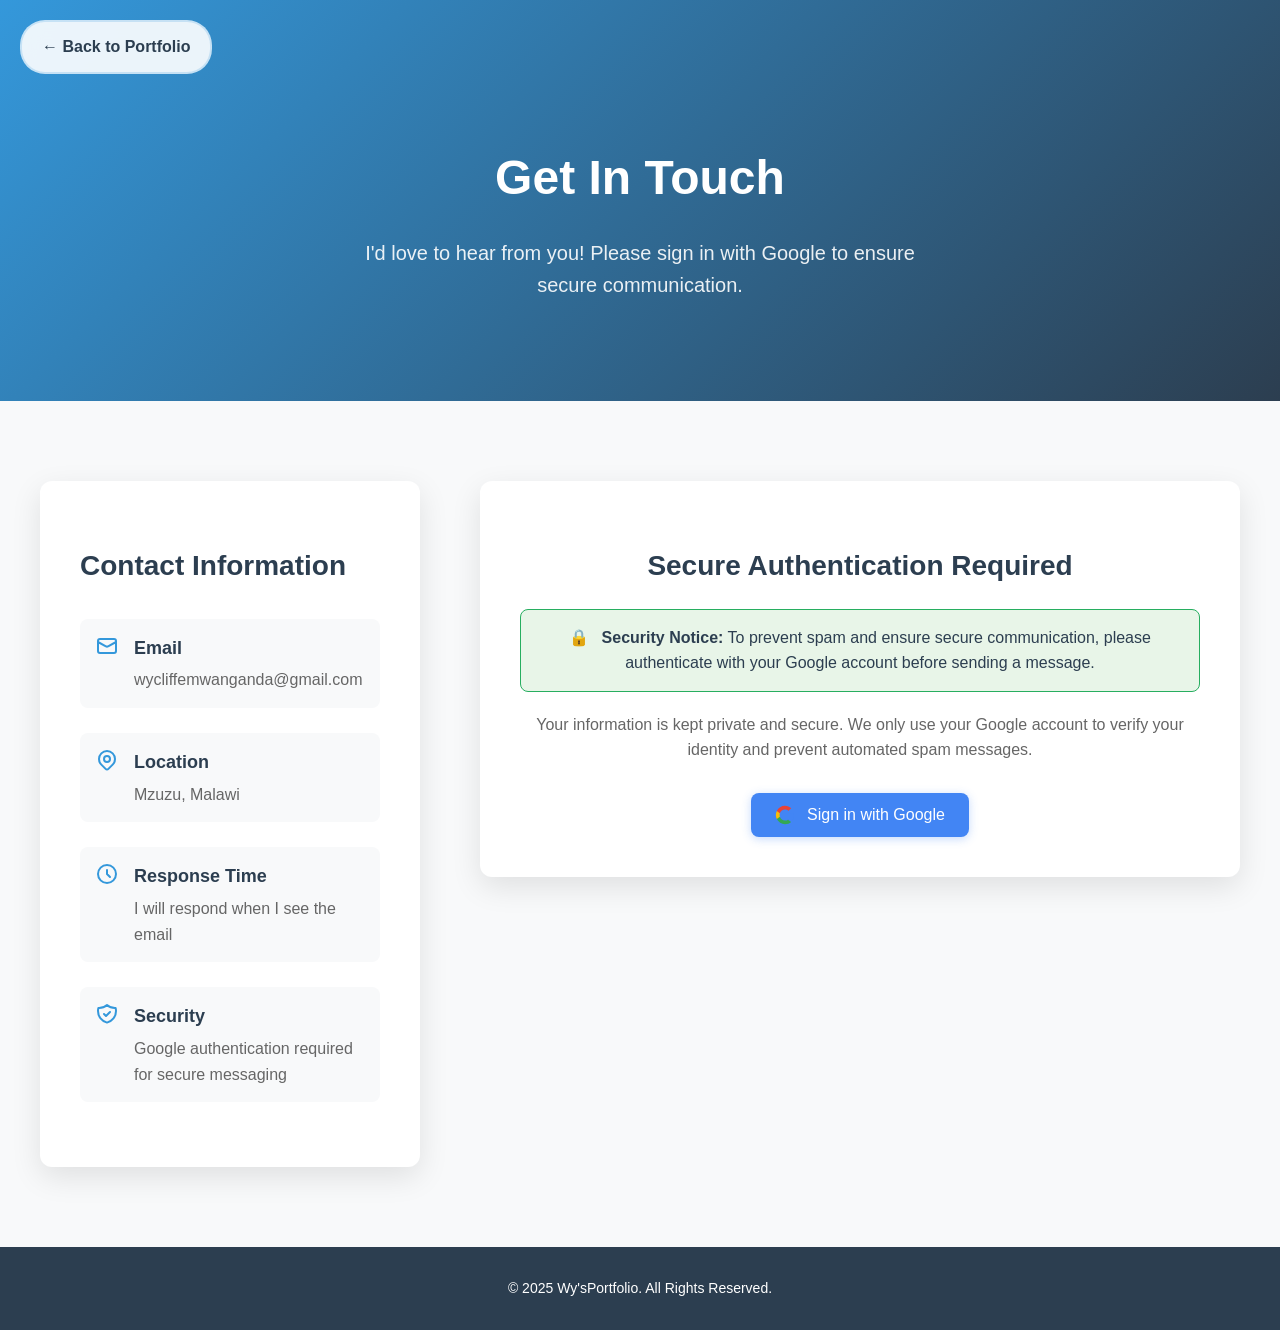
==== contact.html @ 229481cc "Add files via upload" ====
<!DOCTYPE html>
<html lang="en">
<head>
    <meta charset="UTF-8">
    <meta name="viewport" content="width=device-width, initial-scale=1.0">
    <title>Contact Me - Wycliffe's Portfolio</title>
    <style>
        /* Base styles from style.css that contact.html needs */
        body {
            font-family: 'Segoe UI', Tahoma, Geneva, Verdana, sans-serif;
            line-height: 1.6;
            color: #333;
            margin: 0;
            padding: 0;
            background-color: #f5f5f5;
        }

        .container {
            max-width: 1200px;
            margin: 0 auto;
            padding: 0 20px;
        }

        /* Contact Page Specific Styles */
        .contact-hero {
            background: linear-gradient(135deg, #3498db, #2c3e50);
            color: white;
            padding: 100px 0;
            text-align: center;
        }

        .contact-hero h1 {
            font-size: 48px;
            margin-bottom: 20px;
            font-weight: 700;
        }

        .contact-hero p {
            font-size: 20px;
            max-width: 600px;
            margin: 0 auto;
            opacity: 0.9;
        }

        .contact-main {
            padding: 80px 0;
            background-color: #f8f9fa;
        }

        .contact-grid {
            display: grid;
            grid-template-columns: 1fr 2fr;
            gap: 60px;
            align-items: start;
        }

        .contact-info-card {
            background: white;
            padding: 40px;
            border-radius: 12px;
            box-shadow: 0 10px 30px rgba(0, 0, 0, 0.1);
            height: fit-content;
        }

        .contact-info-card h2 {
            color: #2c3e50;
            margin-bottom: 30px;
            font-size: 28px;
        }

        .contact-item {
            display: flex;
            align-items: flex-start;
            margin-bottom: 25px;
            padding: 15px;
            background-color: #f8f9fa;
            border-radius: 8px;
            transition: transform 0.3s ease;
        }

        .contact-item:hover {
            transform: translateY(-2px);
            box-shadow: 0 5px 15px rgba(0, 0, 0, 0.1);
        }

        .contact-icon {
            width: 24px;
            height: 24px;
            margin-right: 15px;
            color: #3498db;
            flex-shrink: 0;
        }

        .contact-details h3 {
            margin: 0 0 5px 0;
            color: #2c3e50;
            font-size: 18px;
        }

        .contact-details p {
            margin: 0;
            color: #666;
            line-height: 1.6;
        }

        /* Authentication Section */
        .auth-section {
            background: white;
            padding: 40px;
            border-radius: 12px;
            box-shadow: 0 10px 30px rgba(0, 0, 0, 0.1);
            text-align: center;
        }

        .auth-section h2 {
            color: #2c3e50;
            margin-bottom: 20px;
            font-size: 28px;
        }

        .auth-description {
            color: #666;
            margin-bottom: 30px;
            font-size: 16px;
            line-height: 1.6;
        }

        .google-signin-btn {
            display: inline-flex;
            align-items: center;
            justify-content: center;
            gap: 12px;
            background: #4285f4;
            color: white;
            padding: 12px 24px;
            border: none;
            border-radius: 8px;
            font-size: 16px;
            font-weight: 500;
            cursor: pointer;
            transition: all 0.3s ease;
            text-decoration: none;
            box-shadow: 0 2px 10px rgba(66, 133, 244, 0.3);
        }

        .google-signin-btn:hover {
            background: #3367d6;
            transform: translateY(-2px);
            box-shadow: 0 4px 15px rgba(66, 133, 244, 0.4);
        }

        .google-signin-btn:disabled {
            opacity: 0.6;
            cursor: not-allowed;
            transform: none;
        }

        .user-info {
            display: flex;
            align-items: center;
            gap: 15px;
            padding: 15px;
            background: #f8f9fa;
            border-radius: 8px;
            margin-bottom: 20px;
        }

        .user-avatar {
            width: 50px;
            height: 50px;
            border-radius: 50%;
            border: 2px solid #3498db;
        }

        .user-details h3 {
            margin: 0;
            color: #2c3e50;
            font-size: 16px;
        }

        .user-details p {
            margin: 0;
            color: #666;
            font-size: 14px;
        }

        .logout-btn {
            background: #e74c3c;
            color: white;
            border: none;
            padding: 8px 16px;
            border-radius: 4px;
            cursor: pointer;
            font-size: 14px;
            transition: background 0.3s ease;
        }

        .logout-btn:hover {
            background: #c0392b;
        }

        .contact-form-card {
            background: white;
            padding: 40px;
            border-radius: 12px;
            box-shadow: 0 10px 30px rgba(0, 0, 0, 0.1);
        }

        .contact-form-card h2 {
            color: #2c3e50;
            margin-bottom: 30px;
            font-size: 28px;
        }

        .form-group {
            margin-bottom: 25px;
        }

        .form-group label {
            display: block;
            margin-bottom: 8px;
            color: #2c3e50;
            font-weight: 600;
        }

        .form-control {
            width: 100%;
            padding: 15px;
            border: 2px solid #e1e8ed;
            border-radius: 8px;
            font-size: 16px;
            transition: border-color 0.3s ease;
            background-color: #f8f9fa;
            box-sizing: border-box;
        }

        .form-control:focus {
            outline: none;
            border-color: #3498db;
            background-color: white;
        }

        textarea.form-control {
            height: 120px;
            resize: vertical;
            font-family: inherit;
        }

        .submit-btn {
            background: linear-gradient(135deg, #3498db, #2980b9);
            color: white;
            padding: 15px 30px;
            border: none;
            border-radius: 8px;
            font-size: 18px;
            font-weight: 600;
            cursor: pointer;
            transition: all 0.3s ease;
            width: 100%;
        }

        .submit-btn:hover {
            transform: translateY(-2px);
            box-shadow: 0 10px 25px rgba(52, 152, 219, 0.3);
        }

        .submit-btn:disabled {
            opacity: 0.7;
            cursor: not-allowed;
            transform: none;
        }

        .back-to-home {
            position: fixed;
            top: 20px;
            left: 20px;
            background: rgba(255, 255, 255, 0.9);
            color: #2c3e50;
            padding: 12px 20px;
            border-radius: 25px;
            text-decoration: none;
            font-weight: 600;
            transition: all 0.3s ease;
            backdrop-filter: blur(10px);
            border: 2px solid rgba(52, 152, 219, 0.2);
            z-index: 1000;
        }

        .back-to-home:hover {
            background: #3498db;
            color: white;
            transform: scale(1.05);
        }

        .hidden {
            display: none;
        }

        .security-notice {
            background: #e8f5e8;
            border: 1px solid #27ae60;
            border-radius: 8px;
            padding: 15px;
            margin-bottom: 20px;
            color: #2c3e50;
        }

        .security-notice .notice-icon {
            color: #27ae60;
            margin-right: 8px;
        }

        /* Loading States */
        .submit-btn.loading {
            position: relative;
            color: transparent;
        }

        .submit-btn.loading::after {
            content: '';
            position: absolute;
            top: 50%;
            left: 50%;
            transform: translate(-50%, -50%);
            width: 20px;
            height: 20px;
            border: 2px solid transparent;
            border-top: 2px solid white;
            border-radius: 50%;
            animation: spin 1s linear infinite;
        }

        @keyframes spin {
            0% { transform: translate(-50%, -50%) rotate(0deg); }
            100% { transform: translate(-50%, -50%) rotate(360deg); }
        }

        /* Success States */
        .submit-btn.success {
            background: linear-gradient(135deg, #27ae60, #2ecc71);
        }

        /* Footer Styles */
        footer {
            background-color: #2c3e50;
            color: white;
            padding: 30px 0;
            text-align: center;
        }

        footer p {
            margin: 0;
            font-size: 14px;
        }

        /* Responsive Design */
        @media (max-width: 968px) {
            .contact-grid {
                grid-template-columns: 1fr;
                gap: 40px;
            }
            
            .contact-hero h1 {
                font-size: 36px;
            }
            
            .contact-hero p {
                font-size: 18px;
            }
        }

        @media (max-width: 768px) {
            .contact-hero {
                padding: 60px 0;
            }
            
            .contact-hero h1 {
                font-size: 32px;
            }
            
            .contact-hero p {
                font-size: 16px;
                padding: 0 20px;
            }
            
            .contact-main {
                padding: 40px 0;
            }
            
            .contact-info-card,
            .contact-form-card,
            .auth-section {
                padding: 30px 20px;
            }
            
            .contact-grid {
                gap: 30px;
            }
            
            .back-to-home {
                position: static;
                display: inline-block;
                margin: 20px auto;
                text-align: center;
            }
        }
    </style>
</head>
<body>
    <!-- Back to Home Button -->
    <a href="index.html" class="back-to-home">← Back to Portfolio</a>

    <!-- Contact Hero Section -->
    <section class="contact-hero">
        <div class="container">
            <h1>Get In Touch</h1>
            <p>I'd love to hear from you! Please sign in with Google to ensure secure communication.</p>
        </div>
    </section>

    <!-- Main Contact Section -->
    <section class="contact-main">
        <div class="container">
            <div class="contact-grid">
                <!-- Contact Information -->
                <div class="contact-info-card">
                    <h2>Contact Information</h2>
                    
                    <div class="contact-item">
                        <svg class="contact-icon" fill="none" stroke="currentColor" viewBox="0 0 24 24">
                            <path stroke-linecap="round" stroke-linejoin="round" stroke-width="2" d="M3 8l7.89 4.26a2 2 0 002.22 0L21 8M5 19h14a2 2 0 002-2V7a2 2 0 00-2-2H5a2 2 0 00-2 2v10a2 2 0 002 2z"></path>
                        </svg>
                        <div class="contact-details">
                            <h3>Email</h3>
                            <p>wycliffemwanganda@gmail.com</p>
                        </div>
                    </div>
                    
                    <div class="contact-item">
                        <svg class="contact-icon" fill="none" stroke="currentColor" viewBox="0 0 24 24">
                            <path stroke-linecap="round" stroke-linejoin="round" stroke-width="2" d="M17.657 16.657L13.414 20.9a1.998 1.998 0 01-2.827 0l-4.244-4.243a8 8 0 1111.314 0z"></path>
                            <path stroke-linecap="round" stroke-linejoin="round" stroke-width="2" d="M15 11a3 3 0 11-6 0 3 3 0 016 0z"></path>
                        </svg>
                        <div class="contact-details">
                            <h3>Location</h3>
                            <p>Mzuzu, Malawi</p>
                        </div>
                    </div>
                    
                    <div class="contact-item">
                        <svg class="contact-icon" fill="none" stroke="currentColor" viewBox="0 0 24 24">
                            <path stroke-linecap="round" stroke-linejoin="round" stroke-width="2" d="M12 8v4l3 3m6-3a9 9 0 11-18 0 9 9 0 0118 0z"></path>
                        </svg>
                        <div class="contact-details">
                            <h3>Response Time</h3>
                            <p>I will respond when I see the email</p>
                        </div>
                    </div>
                    
                    <div class="contact-item">
                        <svg class="contact-icon" fill="none" stroke="currentColor" viewBox="0 0 24 24">
                            <path stroke-linecap="round" stroke-linejoin="round" stroke-width="2" d="M9 12l2 2 4-4m5.618-4.016A11.955 11.955 0 0112 2.944a11.955 11.955 0 01-8.618 3.04A12.02 12.02 0 003 9c0 5.591 3.824 10.29 9 11.622 5.176-1.332 9-6.031 9-11.622 0-1.042-.133-2.052-.382-3.016z"></path>
                        </svg>
                        <div class="contact-details">
                            <h3>Security</h3>
                            <p>Google authentication required for secure messaging</p>
                        </div>
                    </div>
                </div>

                <!-- Authentication/Contact Form -->
                <div id="authSection" class="auth-section">
                    <h2>Secure Authentication Required</h2>
                    <div class="security-notice">
                        <span class="notice-icon">🔒</span>
                        <strong>Security Notice:</strong> To prevent spam and ensure secure communication, please authenticate with your Google account before sending a message.
                    </div>
                    <p class="auth-description">
                        Your information is kept private and secure. We only use your Google account to verify your identity and prevent automated spam messages.
                    </p>
                    <button id="googleSignInBtn" class="google-signin-btn">
                        <svg width="20" height="20" viewBox="0 0 24 24" fill="currentColor">
                            <path d="M22.56 12.25c0-.78-.07-1.53-.2-2.25H12v4.26h5.92c-.26 1.37-1.04 2.53-2.21 3.31v2.77h3.57c2.08-1.92 3.28-4.74 3.28-8.09z" fill="#4285F4"/>
                            <path d="M12 23c2.97 0 5.46-.98 7.28-2.66l-3.57-2.77c-.98.66-2.23 1.06-3.71 1.06-2.86 0-5.29-1.93-6.16-4.53H2.18v2.84C3.99 20.53 7.7 23 12 23z" fill="#34A853"/>
                            <path d="M5.84 14.09c-.22-.66-.35-1.36-.35-2.09s.13-1.43.35-2.09V7.07H2.18C1.43 8.55 1 10.22 1 12s.43 3.45 1.18 4.93l2.85-2.22.81-.62z" fill="#FBBC05"/>
                            <path d="M12 5.38c1.62 0 3.06.56 4.21 1.64l3.15-3.15C17.45 2.09 14.97 1 12 1 7.7 1 3.99 3.47 2.18 7.07l3.66 2.84c.87-2.6 3.3-4.53 6.16-4.53z" fill="#EA4335"/>
                        </svg>
                        Sign in with Google
                    </button>
                </div>

                <div id="contactFormSection" class="contact-form-card hidden">
                    <div class="user-info">
                        <img id="userAvatar" class="user-avatar" src="" alt="User Avatar">
                        <div class="user-details">
                            <h3 id="userName"></h3>
                            <p id="userEmail"></p>
                        </div>
                        <button id="logoutBtn" class="logout-btn">Sign Out</button>
                    </div>
                    
                    <h2>Send Me a Message</h2>
                    <form action="https://formspree.io/f/manjqdjz" method="POST" id="contactForm">
                        <input type="hidden" id="senderName" name="sender_name">
                        <input type="hidden" id="senderEmail" name="sender_email">
                        <input type="hidden" id="authToken" name="auth_token">
                        
                        <div class="form-group">
                            <label for="subject">Subject *</label>
                            <input type="text" id="subject" name="subject" class="form-control" required>
                        </div>
                        
                        <div class="form-group">
                            <label for="message">Message *</label>
                            <textarea id="message" name="message" class="form-control" placeholder="Tell me about your project or inquiry..." required></textarea>
                        </div>
                        
                        <button type="submit" class="submit-btn" id="submitBtn">Send Secure Message</button>
                    </form>
                </div>
            </div>
        </div>
    </section>

    <!-- Footer -->
    <footer>
        <div class="container">
            <p>© 2025 Wy'sPortfolio. All Rights Reserved.</p>
        </div>
    </footer>

    <!-- Google Sign-In API -->
    <script src="https://accounts.google.com/gsi/client" async defer></script>
    
    <script>
        // Google Sign-In Configuration
        let currentUser = null;
        
        // Initialize Google Sign-In when API loads
        window.onload = function() {
            google.accounts.id.initialize({
                client_id: '650247727271-mcufppu5e4u1ksdt8758lstfvnj9ki3i.apps.googleusercontent.com', // Replace with your actual Google Client ID
                callback: handleSignInResponse,
                auto_select: false,
                cancel_on_tap_outside: false
            });
            
            // Check if user is already signed in
            checkExistingAuth();
        };
        
        // Handle Google Sign-In response
        function handleSignInResponse(response) {
            try {
                // Decode the JWT token to get user info
                const userInfo = parseJwt(response.credential);
                currentUser = {
                    name: userInfo.name,
                    email: userInfo.email,
                    picture: userInfo.picture,
                    token: response.credential
                };
                
                // Store auth info
                storeUserSession(currentUser);
                
                // Show authenticated state
                showAuthenticatedView();
                
            } catch (error) {
                console.error('Error handling sign-in:', error);
                alert('Authentication failed. Please try again.');
            }
        }
        
        // Parse JWT token
        function parseJwt(token) {
            const base64Url = token.split('.')[1];
            const base64 = base64Url.replace(/-/g, '+').replace(/_/g, '/');
            const jsonPayload = decodeURIComponent(atob(base64).split('').map(function(c) {
                return '%' + ('00' + c.charCodeAt(0).toString(16)).slice(-2);
            }).join(''));
            return JSON.parse(jsonPayload);
        }
        
        // Store user session
        function storeUserSession(user) {
            // In a real implementation, store this securely
            // For demo purposes, using sessionStorage
            sessionStorage.setItem('userAuth', JSON.stringify(user));
        }
        
        // Check for existing authentication
        function checkExistingAuth() {
            const stored = sessionStorage.getItem('userAuth');
            if (stored) {
                currentUser = JSON.parse(stored);
                showAuthenticatedView();
            }
        }
        
        // Show authenticated view
        function showAuthenticatedView() {
            document.getElementById('authSection').classList.add('hidden');
            document.getElementById('contactFormSection').classList.remove('hidden');
            
            // Populate user info
            document.getElementById('userAvatar').src = currentUser.picture;
            document.getElementById('userName').textContent = currentUser.name;
            document.getElementById('userEmail').textContent = currentUser.email;
            
            // Pre-fill hidden form fields
            document.getElementById('senderName').value = currentUser.name;
            document.getElementById('senderEmail').value = currentUser.email;
            document.getElementById('authToken').value = currentUser.token;
        }
        
        // Google Sign-In button click handler
        document.getElementById('googleSignInBtn').addEventListener('click', function() {
            google.accounts.id.prompt();
        });
        
        // Logout handler
        document.getElementById('logoutBtn').addEventListener('click', function() {
            // Clear session
            sessionStorage.removeItem('userAuth');
            currentUser = null;
            
            // Reset view
            document.getElementById('authSection').classList.remove('hidden');
            document.getElementById('contactFormSection').classList.add('hidden');
            
            // Reset form
            document.getElementById('contactForm').reset();
            
            // Sign out from Google
            google.accounts.id.disableAutoSelect();
        });
        
        // Form submission handling
        const form = document.getElementById('contactForm');
        const submitBtn = document.getElementById('submitBtn');
        const originalBtnText = submitBtn.textContent;
        
        form.addEventListener('submit', function(e) {
            // Verify user is still authenticated
            if (!currentUser) {
                e.preventDefault();
                alert('Please sign in again to send your message.');
                return;
            }
            
            // Add loading state
            submitBtn.textContent = 'Sending Secure Message...';
            submitBtn.classList.add('loading');
            submitBtn.disabled = true;
            
            // Reset after response (formspree will handle the actual submission)
            setTimeout(() => {
                submitBtn.textContent = 'Message Sent Securely!';
                submitBtn.classList.remove('loading');
                submitBtn.classList.add('success');
                
                // Reset form after delay
                setTimeout(() => {
                    // Reset message and subject only, keep user info
                    document.getElementById('subject').value = '';
                    document.getElementById('message').value = '';
                    submitBtn.textContent = originalBtnText;
                    submitBtn.classList.remove('success');
                    submitBtn.disabled = false;
                }, 2000);
            }, 1000);
        });
        
        // Enhanced form interactions
        document.querySelectorAll('.form-control').forEach(input => {
            input.addEventListener('focus', function() {
                this.parentElement.style.transform = 'translateY(-2px)';
            });
            
            input.addEventListener('blur', function() {
                this.parentElement.style.transform = 'translateY(0)';
            });
            
            // Real-time validation feedback
            input.addEventListener('input', function() {
                if (this.checkValidity()) {
                    this.style.borderColor = '#27ae60';
                } else if (this.value.length > 0) {
                    this.style.borderColor = '#e74c3c';
                } else {
                    this.style.borderColor = '#e1e8ed';
                }
            });
        });

        // Prevent form submission without authentication
        document.addEventListener('DOMContentLoaded', function() {
            const form = document.getElementById('contactForm');
            form.addEventListener('submit', function(e) {
                if (!currentUser) {
                    e.preventDefault();
                    alert('Authentication required to send messages.');
                }
            });
        });
    </script>
</body>
</html>
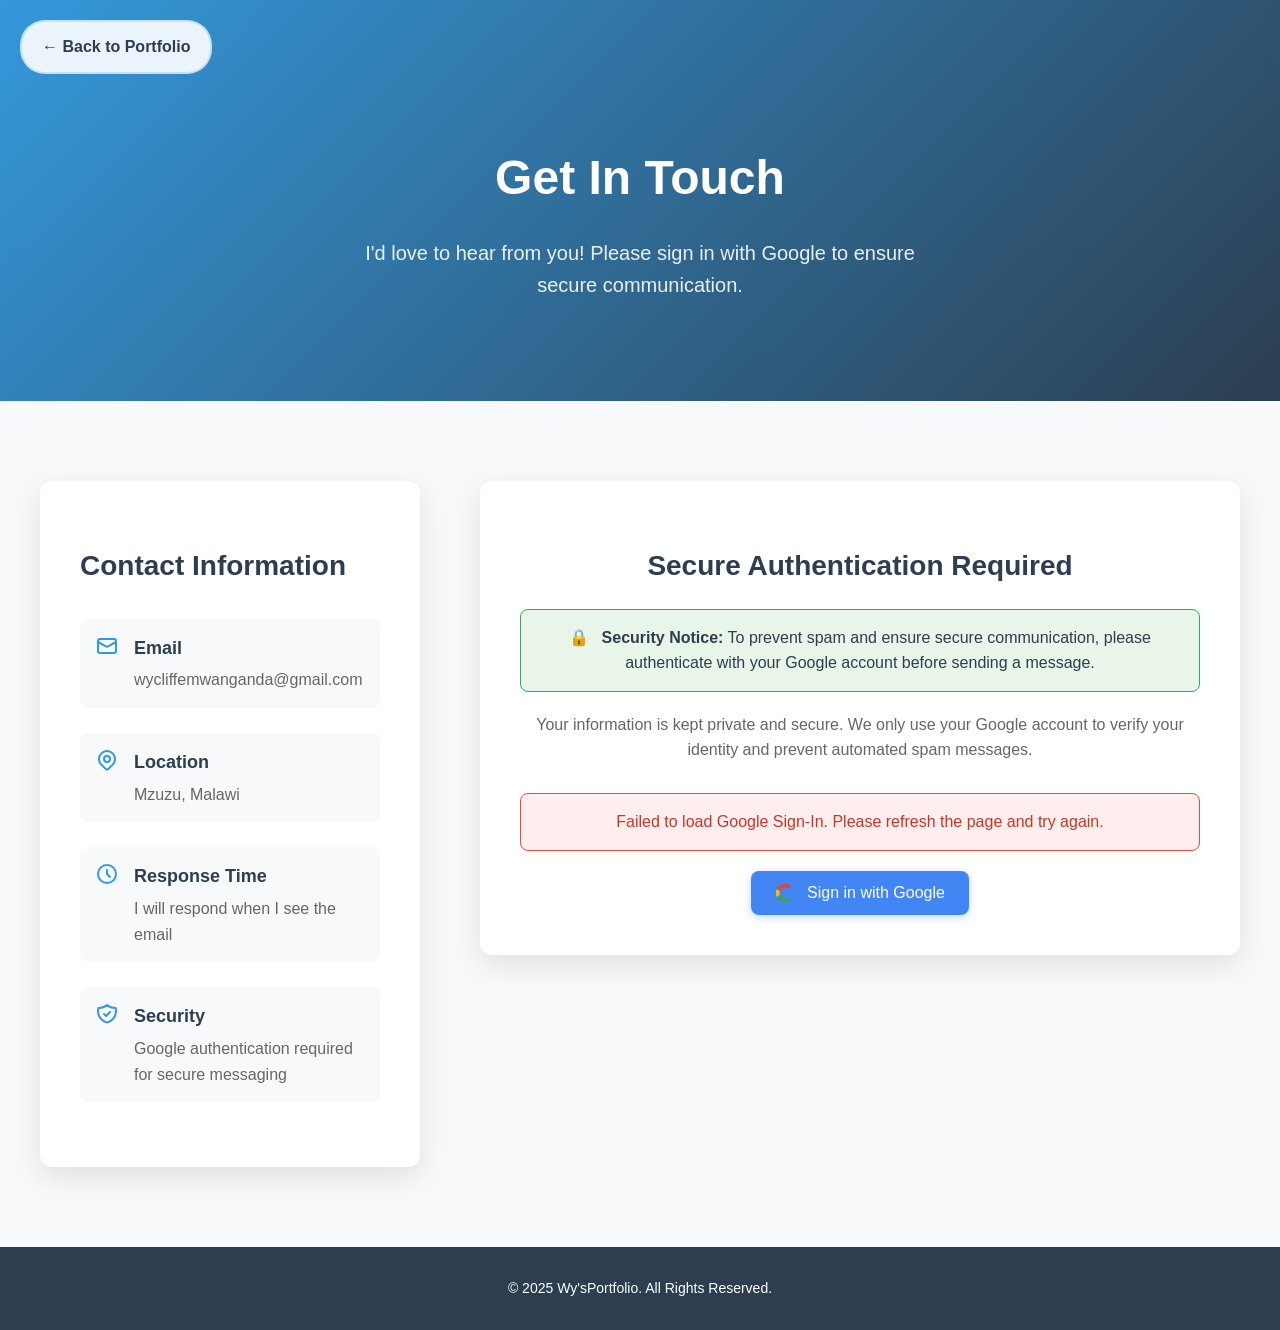
==== commit 6ab0d408: "Add files via upload" ====
--- a/contact.html
+++ b/contact.html
@@ -308,6 +308,15 @@
         .security-notice .notice-icon {
             color: #27ae60;
             margin-right: 8px;
+        }
+
+        .error-message {
+            background: #fee;
+            border: 1px solid #e74c3c;
+            border-radius: 8px;
+            padding: 15px;
+            margin-bottom: 20px;
+            color: #c0392b;
         }
 
         /* Loading States */
@@ -478,6 +487,7 @@
                     <p class="auth-description">
                         Your information is kept private and secure. We only use your Google account to verify your identity and prevent automated spam messages.
                     </p>
+                    <div id="errorMessage" class="error-message hidden"></div>
                     <button id="googleSignInBtn" class="google-signin-btn">
                         <svg width="20" height="20" viewBox="0 0 24 24" fill="currentColor">
                             <path d="M22.56 12.25c0-.78-.07-1.53-.2-2.25H12v4.26h5.92c-.26 1.37-1.04 2.53-2.21 3.31v2.77h3.57c2.08-1.92 3.28-4.74 3.28-8.09z" fill="#4285F4"/>
@@ -535,25 +545,63 @@
     <script>
         // Google Sign-In Configuration
         let currentUser = null;
+        let isGoogleApiLoaded = false;
+        
+        // Function to show error messages
+        function showError(message) {
+            const errorDiv = document.getElementById('errorMessage');
+            errorDiv.textContent = message;
+            errorDiv.classList.remove('hidden');
+            console.error('Google Sign-In Error:', message);
+        }
+        
+        // Function to hide error messages
+        function hideError() {
+            const errorDiv = document.getElementById('errorMessage');
+            errorDiv.classList.add('hidden');
+        }
         
         // Initialize Google Sign-In when API loads
-        window.onload = function() {
-            google.accounts.id.initialize({
-                client_id: '650247727271-mcufppu5e4u1ksdt8758lstfvnj9ki3i.apps.googleusercontent.com', // Replace with your actual Google Client ID
-                callback: handleSignInResponse,
-                auto_select: false,
-                cancel_on_tap_outside: false
-            });
-            
-            // Check if user is already signed in
-            checkExistingAuth();
-        };
+        function initializeGoogleSignIn() {
+            console.log('Initializing Google Sign-In...');
+            
+            try {
+                if (typeof google === 'undefined' || !google.accounts) {
+                    throw new Error('Google Sign-In API not loaded');
+                }
+                
+                google.accounts.id.initialize({
+                    client_id: '650247727271-mcufppu5e4u1ksdt8758lstfvnj9ki3i.apps.googleusercontent.com',
+                    callback: handleSignInResponse,
+                    auto_select: false,
+                    cancel_on_tap_outside: false,
+                    use_fedcm_for_prompt: false
+                });
+                
+                isGoogleApiLoaded = true;
+                console.log('Google Sign-In initialized successfully');
+                hideError();
+                
+            } catch (error) {
+                console.error('Failed to initialize Google Sign-In:', error);
+                showError('Failed to load Google Sign-In. Please refresh the page and try again.');
+            }
+        }
         
         // Handle Google Sign-In response
         function handleSignInResponse(response) {
+            console.log('Sign-in response received');
+            hideError();
+            
             try {
+                if (!response.credential) {
+                    throw new Error('No credential received from Google');
+                }
+                
                 // Decode the JWT token to get user info
                 const userInfo = parseJwt(response.credential);
+                console.log('User info decoded:', userInfo);
+                
                 currentUser = {
                     name: userInfo.name,
                     email: userInfo.email,
@@ -567,35 +615,50 @@
                 // Show authenticated state
                 showAuthenticatedView();
                 
+                console.log('User authenticated successfully');
+                
             } catch (error) {
                 console.error('Error handling sign-in:', error);
-                alert('Authentication failed. Please try again.');
+                showError('Authentication failed. Please try again.');
             }
         }
         
         // Parse JWT token
         function parseJwt(token) {
-            const base64Url = token.split('.')[1];
-            const base64 = base64Url.replace(/-/g, '+').replace(/_/g, '/');
-            const jsonPayload = decodeURIComponent(atob(base64).split('').map(function(c) {
-                return '%' + ('00' + c.charCodeAt(0).toString(16)).slice(-2);
-            }).join(''));
-            return JSON.parse(jsonPayload);
-        }
-        
-        // Store user session
+            try {
+                const base64Url = token.split('.')[1];
+                const base64 = base64Url.replace(/-/g, '+').replace(/_/g, '/');
+                const jsonPayload = decodeURIComponent(atob(base64).split('').map(function(c) {
+                    return '%' + ('00' + c.charCodeAt(0).toString(16)).slice(-2);
+                }).join(''));
+                return JSON.parse(jsonPayload);
+            } catch (error) {
+                console.error('Error parsing JWT:', error);
+                throw new Error('Invalid token format');
+            }
+        }
+        
+        // Store user session (using sessionStorage for demo - in production use secure storage)
         function storeUserSession(user) {
-            // In a real implementation, store this securely
-            // For demo purposes, using sessionStorage
-            sessionStorage.setItem('userAuth', JSON.stringify(user));
+            try {
+                sessionStorage.setItem('userAuth', JSON.stringify(user));
+            } catch (error) {
+                console.error('Error storing session:', error);
+            }
         }
         
         // Check for existing authentication
         function checkExistingAuth() {
-            const stored = sessionStorage.getItem('userAuth');
-            if (stored) {
-                currentUser = JSON.parse(stored);
-                showAuthenticatedView();
+            try {
+                const stored = sessionStorage.getItem('userAuth');
+                if (stored) {
+                    currentUser = JSON.parse(stored);
+                    showAuthenticatedView();
+                    console.log('Existing authentication found');
+                }
+            } catch (error) {
+                console.error('Error checking existing auth:', error);
+                sessionStorage.removeItem('userAuth');
             }
         }
         
@@ -605,23 +668,65 @@
             document.getElementById('contactFormSection').classList.remove('hidden');
             
             // Populate user info
-            document.getElementById('userAvatar').src = currentUser.picture;
-            document.getElementById('userName').textContent = currentUser.name;
-            document.getElementById('userEmail').textContent = currentUser.email;
+            document.getElementById('userAvatar').src = currentUser.picture || '';
+            document.getElementById('userName').textContent = currentUser.name || '';
+            document.getElementById('userEmail').textContent = currentUser.email || '';
             
             // Pre-fill hidden form fields
-            document.getElementById('senderName').value = currentUser.name;
-            document.getElementById('senderEmail').value = currentUser.email;
-            document.getElementById('authToken').value = currentUser.token;
+            document.getElementById('senderName').value = currentUser.name || '';
+            document.getElementById('senderEmail').value = currentUser.email || '';
+            document.getElementById('authToken').value = currentUser.token || '';
         }
         
         // Google Sign-In button click handler
         document.getElementById('googleSignInBtn').addEventListener('click', function() {
-            google.accounts.id.prompt();
+            console.log('Sign-in button clicked');
+            hideError();
+            
+            if (!isGoogleApiLoaded) {
+                showError('Google Sign-In is still loading. Please wait a moment and try again.');
+                return;
+            }
+            
+            try {
+                // Use the prompt method to show the sign-in popup
+                google.accounts.id.prompt((notification) => {
+                    if (notification.isNotDisplayed() || notification.isSkippedMoment()) {
+                        console.log('Sign-in prompt not displayed:', notification.getNotDisplayedReason());
+                        // Fallback: render a sign-in button
+                        renderSignInButton();
+                    }
+                });
+            } catch (error) {
+                console.error('Error showing sign-in prompt:', error);
+                showError('Unable to show sign-in popup. Please try again.');
+            }
         });
+        
+        // Render sign-in button as fallback
+        function renderSignInButton() {
+            const buttonContainer = document.createElement('div');
+            buttonContainer.id = 'g_id_signin';
+            buttonContainer.style.display = 'inline-block';
+            buttonContainer.style.marginTop = '10px';
+            
+            const signInBtn = document.getElementById('googleSignInBtn');
+            signInBtn.parentNode.insertBefore(buttonContainer, signInBtn.nextSibling);
+            
+            google.accounts.id.renderButton(
+                buttonContainer,
+                {
+                    theme: 'outline',
+                    size: 'large',
+                    width: '100%'
+                }
+            );
+        }
         
         // Logout handler
         document.getElementById('logoutBtn').addEventListener('click', function() {
+            console.log('Logging out...');
+            
             // Clear session
             sessionStorage.removeItem('userAuth');
             currentUser = null;
@@ -634,7 +739,17 @@
             document.getElementById('contactForm').reset();
             
             // Sign out from Google
-            google.accounts.id.disableAutoSelect();
+            if (isGoogleApiLoaded) {
+                google.accounts.id.disableAutoSelect();
+            }
+            
+            // Remove any rendered button
+            const renderedButton = document.getElementById('g_id_signin');
+            if (renderedButton) {
+                renderedButton.remove();
+            }
+            
+            console.log('Logged out successfully');
         });
         
         // Form submission handling
@@ -694,17 +809,30 @@
                 }
             });
         });
-
-        // Prevent form submission without authentication
+        
+        // Initialize everything when the page loads
         document.addEventListener('DOMContentLoaded', function() {
-            const form = document.getElementById('contactForm');
-            form.addEventListener('submit', function(e) {
-                if (!currentUser) {
-                    e.preventDefault();
-                    alert('Authentication required to send messages.');
-                }
-            });
+            console.log('DOM loaded, checking for existing auth...');
+            checkExistingAuth();
         });
+        
+        // Initialize Google Sign-In when the script loads
+        window.addEventListener('load', function() {
+            console.log('Window loaded, initializing Google Sign-In...');
+            
+            // Wait a bit for the Google script to fully load
+            setTimeout(() => {
+                initializeGoogleSignIn();
+            }, 1000);
+        });
+        
+        // Fallback initialization
+        setTimeout(() => {
+            if (!isGoogleApiLoaded) {
+                console.log('Attempting fallback initialization...');
+                initializeGoogleSignIn();
+            }
+        }, 3000);
     </script>
 </body>
 </html>
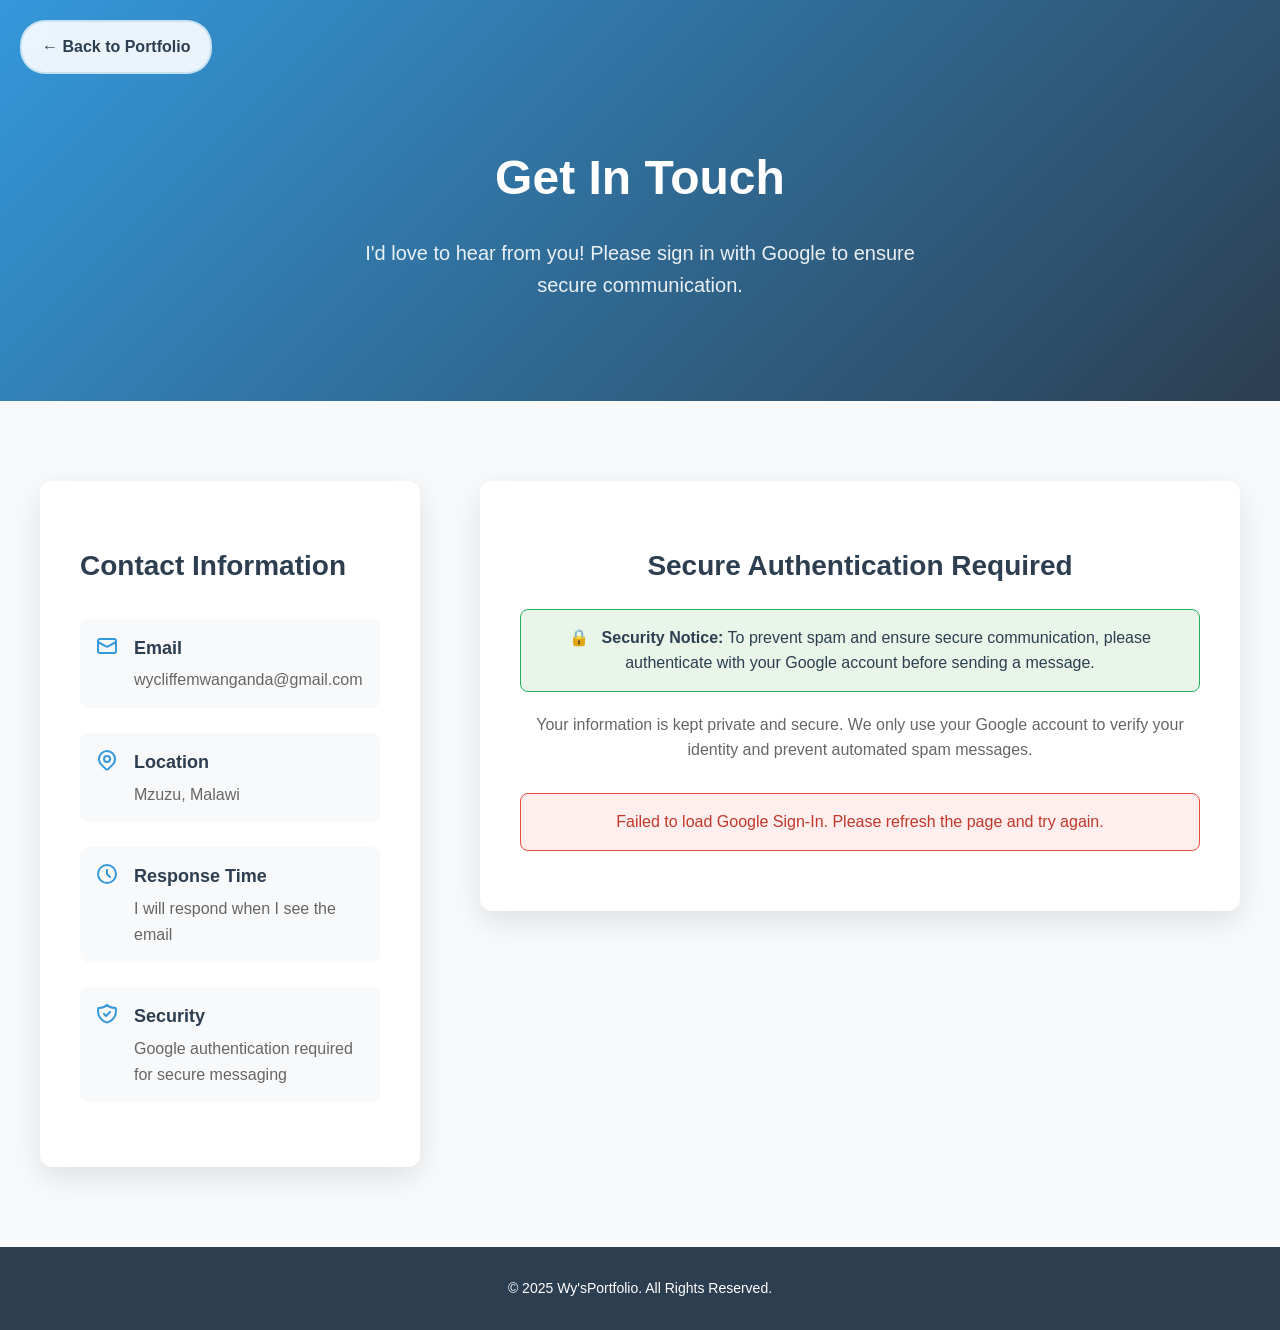
==== commit a1438168: "Add files via upload" ====
--- a/contact.html
+++ b/contact.html
@@ -125,34 +125,10 @@
             line-height: 1.6;
         }
 
-        .google-signin-btn {
-            display: inline-flex;
-            align-items: center;
+        .google-signin-container {
+            display: flex;
             justify-content: center;
-            gap: 12px;
-            background: #4285f4;
-            color: white;
-            padding: 12px 24px;
-            border: none;
-            border-radius: 8px;
-            font-size: 16px;
-            font-weight: 500;
-            cursor: pointer;
-            transition: all 0.3s ease;
-            text-decoration: none;
-            box-shadow: 0 2px 10px rgba(66, 133, 244, 0.3);
-        }
-
-        .google-signin-btn:hover {
-            background: #3367d6;
-            transform: translateY(-2px);
-            box-shadow: 0 4px 15px rgba(66, 133, 244, 0.4);
-        }
-
-        .google-signin-btn:disabled {
-            opacity: 0.6;
-            cursor: not-allowed;
-            transform: none;
+            margin-top: 20px;
         }
 
         .user-info {
@@ -488,15 +464,7 @@
                         Your information is kept private and secure. We only use your Google account to verify your identity and prevent automated spam messages.
                     </p>
                     <div id="errorMessage" class="error-message hidden"></div>
-                    <button id="googleSignInBtn" class="google-signin-btn">
-                        <svg width="20" height="20" viewBox="0 0 24 24" fill="currentColor">
-                            <path d="M22.56 12.25c0-.78-.07-1.53-.2-2.25H12v4.26h5.92c-.26 1.37-1.04 2.53-2.21 3.31v2.77h3.57c2.08-1.92 3.28-4.74 3.28-8.09z" fill="#4285F4"/>
-                            <path d="M12 23c2.97 0 5.46-.98 7.28-2.66l-3.57-2.77c-.98.66-2.23 1.06-3.71 1.06-2.86 0-5.29-1.93-6.16-4.53H2.18v2.84C3.99 20.53 7.7 23 12 23z" fill="#34A853"/>
-                            <path d="M5.84 14.09c-.22-.66-.35-1.36-.35-2.09s.13-1.43.35-2.09V7.07H2.18C1.43 8.55 1 10.22 1 12s.43 3.45 1.18 4.93l2.85-2.22.81-.62z" fill="#FBBC05"/>
-                            <path d="M12 5.38c1.62 0 3.06.56 4.21 1.64l3.15-3.15C17.45 2.09 14.97 1 12 1 7.7 1 3.99 3.47 2.18 7.07l3.66 2.84c.87-2.6 3.3-4.53 6.16-4.53z" fill="#EA4335"/>
-                        </svg>
-                        Sign in with Google
-                    </button>
+                    <div id="googleSignInButton" class="google-signin-container"></div>
                 </div>
 
                 <div id="contactFormSection" class="contact-form-card hidden">
@@ -578,6 +546,9 @@
                     use_fedcm_for_prompt: false
                 });
                 
+                // Render the sign-in button directly
+                renderSignInButton();
+                
                 isGoogleApiLoaded = true;
                 console.log('Google Sign-In initialized successfully');
                 hideError();
@@ -585,6 +556,22 @@
             } catch (error) {
                 console.error('Failed to initialize Google Sign-In:', error);
                 showError('Failed to load Google Sign-In. Please refresh the page and try again.');
+            }
+        }
+        
+        // Render sign-in button
+        function renderSignInButton() {
+            const buttonContainer = document.getElementById('googleSignInButton');
+            if (buttonContainer && isGoogleApiLoaded) {
+                google.accounts.id.renderButton(
+                    buttonContainer,
+                    {
+                        theme: 'outline',
+                        size: 'large',
+                        width: 300,
+                        logo_alignment: 'left'
+                    }
+                );
             }
         }
         
@@ -678,51 +665,6 @@
             document.getElementById('authToken').value = currentUser.token || '';
         }
         
-        // Google Sign-In button click handler
-        document.getElementById('googleSignInBtn').addEventListener('click', function() {
-            console.log('Sign-in button clicked');
-            hideError();
-            
-            if (!isGoogleApiLoaded) {
-                showError('Google Sign-In is still loading. Please wait a moment and try again.');
-                return;
-            }
-            
-            try {
-                // Use the prompt method to show the sign-in popup
-                google.accounts.id.prompt((notification) => {
-                    if (notification.isNotDisplayed() || notification.isSkippedMoment()) {
-                        console.log('Sign-in prompt not displayed:', notification.getNotDisplayedReason());
-                        // Fallback: render a sign-in button
-                        renderSignInButton();
-                    }
-                });
-            } catch (error) {
-                console.error('Error showing sign-in prompt:', error);
-                showError('Unable to show sign-in popup. Please try again.');
-            }
-        });
-        
-        // Render sign-in button as fallback
-        function renderSignInButton() {
-            const buttonContainer = document.createElement('div');
-            buttonContainer.id = 'g_id_signin';
-            buttonContainer.style.display = 'inline-block';
-            buttonContainer.style.marginTop = '10px';
-            
-            const signInBtn = document.getElementById('googleSignInBtn');
-            signInBtn.parentNode.insertBefore(buttonContainer, signInBtn.nextSibling);
-            
-            google.accounts.id.renderButton(
-                buttonContainer,
-                {
-                    theme: 'outline',
-                    size: 'large',
-                    width: '100%'
-                }
-            );
-        }
-        
         // Logout handler
         document.getElementById('logoutBtn').addEventListener('click', function() {
             console.log('Logging out...');
@@ -741,12 +683,6 @@
             // Sign out from Google
             if (isGoogleApiLoaded) {
                 google.accounts.id.disableAutoSelect();
-            }
-            
-            // Remove any rendered button
-            const renderedButton = document.getElementById('g_id_signin');
-            if (renderedButton) {
-                renderedButton.remove();
             }
             
             console.log('Logged out successfully');
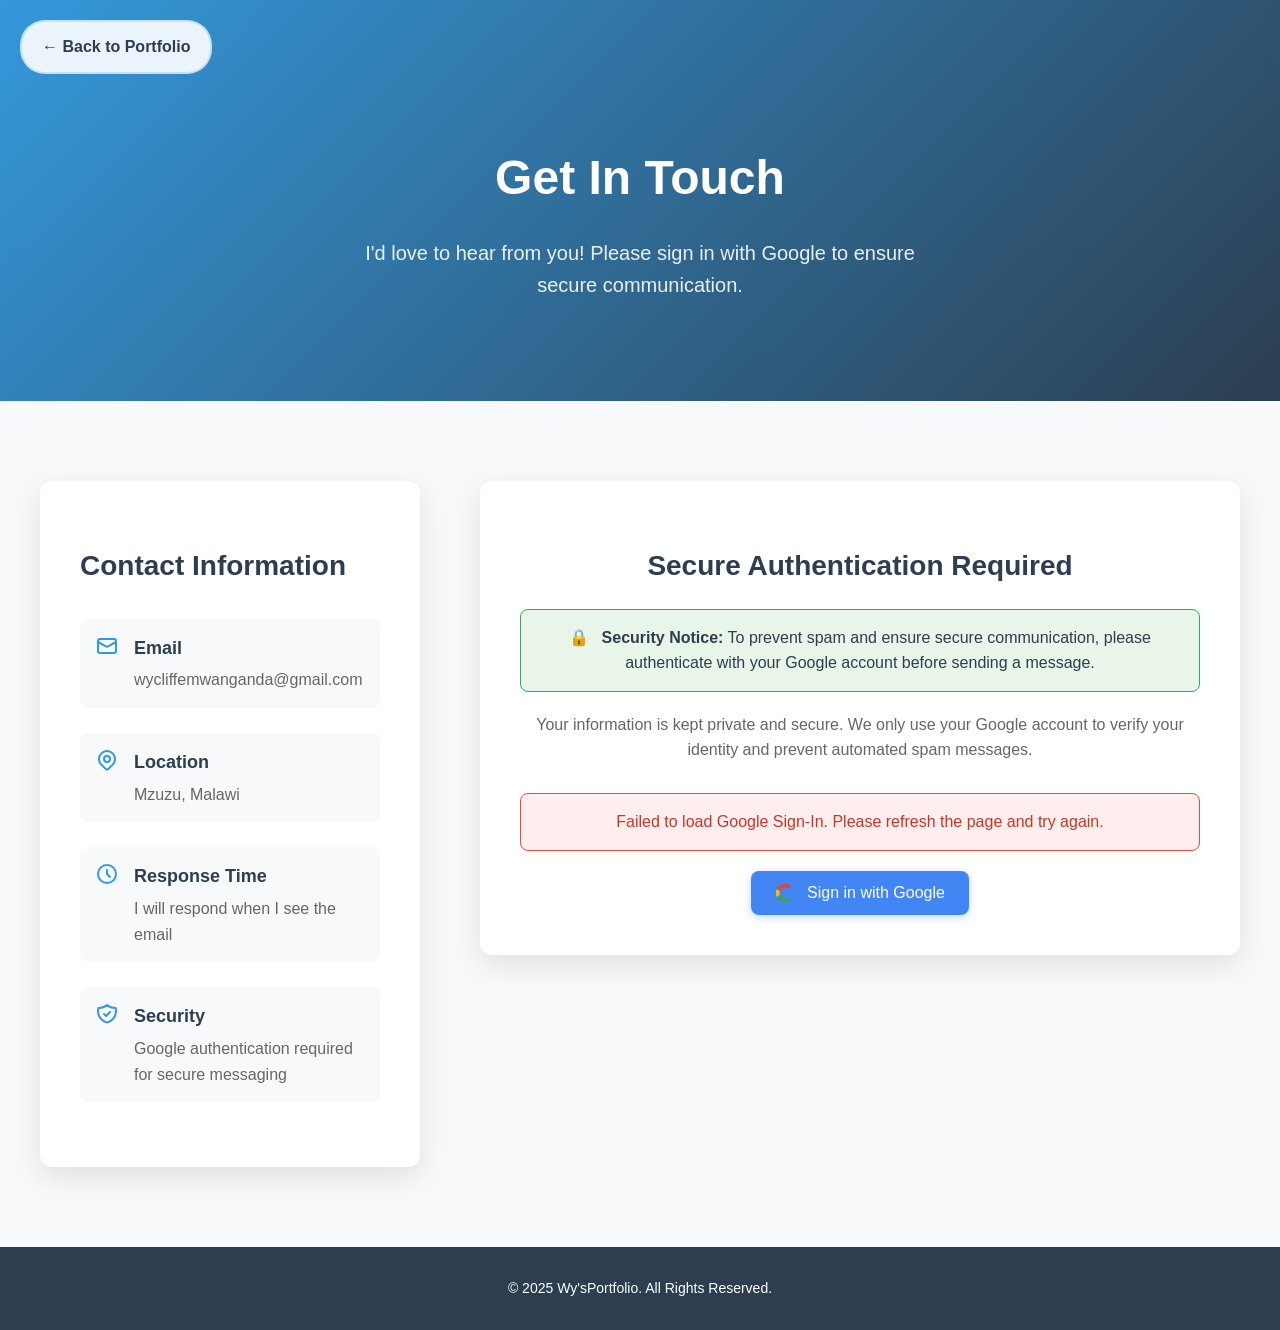
==== commit 821323bd: "Add files via upload" ====
--- a/contact.html
+++ b/contact.html
@@ -125,10 +125,34 @@
             line-height: 1.6;
         }
 
-        .google-signin-container {
-            display: flex;
+        .google-signin-btn {
+            display: inline-flex;
+            align-items: center;
             justify-content: center;
-            margin-top: 20px;
+            gap: 12px;
+            background: #4285f4;
+            color: white;
+            padding: 12px 24px;
+            border: none;
+            border-radius: 8px;
+            font-size: 16px;
+            font-weight: 500;
+            cursor: pointer;
+            transition: all 0.3s ease;
+            text-decoration: none;
+            box-shadow: 0 2px 10px rgba(66, 133, 244, 0.3);
+        }
+
+        .google-signin-btn:hover {
+            background: #3367d6;
+            transform: translateY(-2px);
+            box-shadow: 0 4px 15px rgba(66, 133, 244, 0.4);
+        }
+
+        .google-signin-btn:disabled {
+            opacity: 0.6;
+            cursor: not-allowed;
+            transform: none;
         }
 
         .user-info {
@@ -464,7 +488,15 @@
                         Your information is kept private and secure. We only use your Google account to verify your identity and prevent automated spam messages.
                     </p>
                     <div id="errorMessage" class="error-message hidden"></div>
-                    <div id="googleSignInButton" class="google-signin-container"></div>
+                    <button id="googleSignInBtn" class="google-signin-btn">
+                        <svg width="20" height="20" viewBox="0 0 24 24" fill="currentColor">
+                            <path d="M22.56 12.25c0-.78-.07-1.53-.2-2.25H12v4.26h5.92c-.26 1.37-1.04 2.53-2.21 3.31v2.77h3.57c2.08-1.92 3.28-4.74 3.28-8.09z" fill="#4285F4"/>
+                            <path d="M12 23c2.97 0 5.46-.98 7.28-2.66l-3.57-2.77c-.98.66-2.23 1.06-3.71 1.06-2.86 0-5.29-1.93-6.16-4.53H2.18v2.84C3.99 20.53 7.7 23 12 23z" fill="#34A853"/>
+                            <path d="M5.84 14.09c-.22-.66-.35-1.36-.35-2.09s.13-1.43.35-2.09V7.07H2.18C1.43 8.55 1 10.22 1 12s.43 3.45 1.18 4.93l2.85-2.22.81-.62z" fill="#FBBC05"/>
+                            <path d="M12 5.38c1.62 0 3.06.56 4.21 1.64l3.15-3.15C17.45 2.09 14.97 1 12 1 7.7 1 3.99 3.47 2.18 7.07l3.66 2.84c.87-2.6 3.3-4.53 6.16-4.53z" fill="#EA4335"/>
+                        </svg>
+                        Sign in with Google
+                    </button>
                 </div>
 
                 <div id="contactFormSection" class="contact-form-card hidden">
@@ -546,9 +578,6 @@
                     use_fedcm_for_prompt: false
                 });
                 
-                // Render the sign-in button directly
-                renderSignInButton();
-                
                 isGoogleApiLoaded = true;
                 console.log('Google Sign-In initialized successfully');
                 hideError();
@@ -556,22 +585,6 @@
             } catch (error) {
                 console.error('Failed to initialize Google Sign-In:', error);
                 showError('Failed to load Google Sign-In. Please refresh the page and try again.');
-            }
-        }
-        
-        // Render sign-in button
-        function renderSignInButton() {
-            const buttonContainer = document.getElementById('googleSignInButton');
-            if (buttonContainer && isGoogleApiLoaded) {
-                google.accounts.id.renderButton(
-                    buttonContainer,
-                    {
-                        theme: 'outline',
-                        size: 'large',
-                        width: 300,
-                        logo_alignment: 'left'
-                    }
-                );
             }
         }
         
@@ -665,6 +678,51 @@
             document.getElementById('authToken').value = currentUser.token || '';
         }
         
+        // Google Sign-In button click handler
+        document.getElementById('googleSignInBtn').addEventListener('click', function() {
+            console.log('Sign-in button clicked');
+            hideError();
+            
+            if (!isGoogleApiLoaded) {
+                showError('Google Sign-In is still loading. Please wait a moment and try again.');
+                return;
+            }
+            
+            try {
+                // Use the prompt method to show the sign-in popup
+                google.accounts.id.prompt((notification) => {
+                    if (notification.isNotDisplayed() || notification.isSkippedMoment()) {
+                        console.log('Sign-in prompt not displayed:', notification.getNotDisplayedReason());
+                        // Fallback: render a sign-in button
+                        renderSignInButton();
+                    }
+                });
+            } catch (error) {
+                console.error('Error showing sign-in prompt:', error);
+                showError('Unable to show sign-in popup. Please try again.');
+            }
+        });
+        
+        // Render sign-in button as fallback
+        function renderSignInButton() {
+            const buttonContainer = document.createElement('div');
+            buttonContainer.id = 'g_id_signin';
+            buttonContainer.style.display = 'inline-block';
+            buttonContainer.style.marginTop = '10px';
+            
+            const signInBtn = document.getElementById('googleSignInBtn');
+            signInBtn.parentNode.insertBefore(buttonContainer, signInBtn.nextSibling);
+            
+            google.accounts.id.renderButton(
+                buttonContainer,
+                {
+                    theme: 'outline',
+                    size: 'large',
+                    width: '100%'
+                }
+            );
+        }
+        
         // Logout handler
         document.getElementById('logoutBtn').addEventListener('click', function() {
             console.log('Logging out...');
@@ -683,6 +741,12 @@
             // Sign out from Google
             if (isGoogleApiLoaded) {
                 google.accounts.id.disableAutoSelect();
+            }
+            
+            // Remove any rendered button
+            const renderedButton = document.getElementById('g_id_signin');
+            if (renderedButton) {
+                renderedButton.remove();
             }
             
             console.log('Logged out successfully');
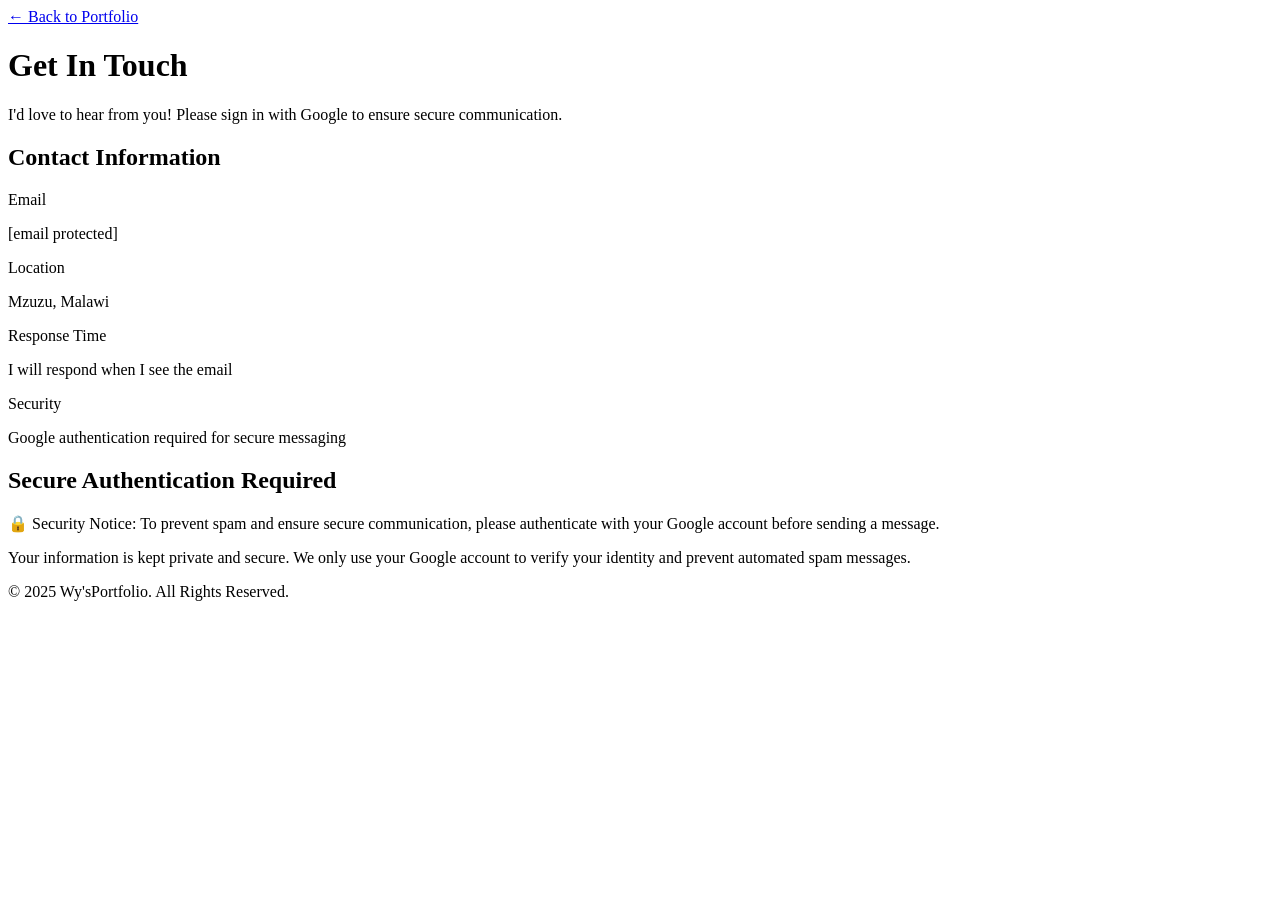
==== commit 05f52596: "Add files via upload" ====
--- a/contact.html
+++ b/contact.html
@@ -3,836 +3,91 @@
 <head>
     <meta charset="UTF-8">
     <meta name="viewport" content="width=device-width, initial-scale=1.0">
-    <title>Contact Me - Wycliffe's Portfolio</title>
-    <style>
-        /* Base styles from style.css that contact.html needs */
-        body {
-            font-family: 'Segoe UI', Tahoma, Geneva, Verdana, sans-serif;
-            line-height: 1.6;
-            color: #333;
-            margin: 0;
-            padding: 0;
-            background-color: #f5f5f5;
+    <title>Contact - Wy's Portfolio</title>
+    <script src="https://accounts.google.com/gsi/client" async defer></script>
+</head>
+<body>
+    <a href="portfolio.html">← Back to Portfolio</a>
+
+    <div class="contact-container">
+        <h1>Get In Touch</h1>
+        <p>I'd love to hear from you! Please sign in with Google to ensure secure communication.</p>
+
+        <div class="contact-info">
+            <h2>Contact Information</h2>
+            <div>
+                <p>Email</p>
+                <p>[email protected]</p>
+            </div>
+            <div>
+                <p>Location</p>
+                <p>Mzuzu, Malawi</p>
+            </div>
+            <div>
+                <p>Response Time</p>
+                <p>I will respond when I see the email</p>
+            </div>
+            <div>
+                <p>Security</p>
+                <p>Google authentication required for secure messaging</p>
+            </div>
+        </div>
+
+        <div class="auth-section">
+            <h2>Secure Authentication Required</h2>
+            <p>🔒 Security Notice: To prevent spam and ensure secure communication, please authenticate with your Google account before sending a message.</p>
+            <p>Your information is kept private and secure. We only use your Google account to verify your identity and prevent automated spam messages.</p>
+
+            <div id="g_id_signin" data-type="standard" data-size="large" data-theme="outline" data-text="sign_in_with" data-shape="rectangular" data-logo_alignment="left"></div>
+
+            <button id="signout" style="display: none;">Sign Out</button>
+
+            <div id="message-form" style="display: none;">
+                <h2>Send Me a Message</h2>
+                <form>
+                    <label for="subject">Subject *</label>
+                    <input type="text" id="subject" required>
+                    <label for="message">Message *</label>
+                    <textarea id="message" required></textarea>
+                    <button type="submit">Send Secure Message</button>
+                </form>
+            </div>
+        </div>
+    </div>
+
+    <footer>
+        <p>© 2025 Wy'sPortfolio. All Rights Reserved.</p>
+    </footer>
+
+    <script>
+        function handleCredentialResponse(response) {
+            console.log("Encoded JWT ID token: " + response.credential);
+            document.getElementById("signout").style.display = "block";
+            document.getElementById("message-form").style.display = "block";
         }
 
-        .container {
-            max-width: 1200px;
-            margin: 0 auto;
-            padding: 0 20px;
+        function signOut() {
+            google.accounts.id.disableAutoSelect();
+            document.getElementById("signout").style.display = "none";
+            document.getElementById("message-form").style.display = "none";
+            google.accounts.id.renderButton(
+                document.getElementById("g_id_signin"),
+                { theme: "outline", size: "large" }
+            );
         }
 
-        /* Contact Page Specific Styles */
-        .contact-hero {
-            background: linear-gradient(135deg, #3498db, #2c3e50);
-            color: white;
-            padding: 100px 0;
-            text-align: center;
-        }
+        window.onload = function () {
+            google.accounts.id.initialize({
+                client_id: "YOUR_GOOGLE_CLIENT_ID", // Replace with your actual Google Client ID
+                callback: handleCredentialResponse,
+            });
+            google.accounts.id.renderButton(
+                document.getElementById("g_id_signin"),
+                { theme: "outline", size: "large" }
+            );
+        };
 
-        .contact-hero h1 {
-            font-size: 48px;
-            margin-bottom: 20px;
-            font-weight: 700;
-        }
-
-        .contact-hero p {
-            font-size: 20px;
-            max-width: 600px;
-            margin: 0 auto;
-            opacity: 0.9;
-        }
-
-        .contact-main {
-            padding: 80px 0;
-            background-color: #f8f9fa;
-        }
-
-        .contact-grid {
-            display: grid;
-            grid-template-columns: 1fr 2fr;
-            gap: 60px;
-            align-items: start;
-        }
-
-        .contact-info-card {
-            background: white;
-            padding: 40px;
-            border-radius: 12px;
-            box-shadow: 0 10px 30px rgba(0, 0, 0, 0.1);
-            height: fit-content;
-        }
-
-        .contact-info-card h2 {
-            color: #2c3e50;
-            margin-bottom: 30px;
-            font-size: 28px;
-        }
-
-        .contact-item {
-            display: flex;
-            align-items: flex-start;
-            margin-bottom: 25px;
-            padding: 15px;
-            background-color: #f8f9fa;
-            border-radius: 8px;
-            transition: transform 0.3s ease;
-        }
-
-        .contact-item:hover {
-            transform: translateY(-2px);
-            box-shadow: 0 5px 15px rgba(0, 0, 0, 0.1);
-        }
-
-        .contact-icon {
-            width: 24px;
-            height: 24px;
-            margin-right: 15px;
-            color: #3498db;
-            flex-shrink: 0;
-        }
-
-        .contact-details h3 {
-            margin: 0 0 5px 0;
-            color: #2c3e50;
-            font-size: 18px;
-        }
-
-        .contact-details p {
-            margin: 0;
-            color: #666;
-            line-height: 1.6;
-        }
-
-        /* Authentication Section */
-        .auth-section {
-            background: white;
-            padding: 40px;
-            border-radius: 12px;
-            box-shadow: 0 10px 30px rgba(0, 0, 0, 0.1);
-            text-align: center;
-        }
-
-        .auth-section h2 {
-            color: #2c3e50;
-            margin-bottom: 20px;
-            font-size: 28px;
-        }
-
-        .auth-description {
-            color: #666;
-            margin-bottom: 30px;
-            font-size: 16px;
-            line-height: 1.6;
-        }
-
-        .google-signin-btn {
-            display: inline-flex;
-            align-items: center;
-            justify-content: center;
-            gap: 12px;
-            background: #4285f4;
-            color: white;
-            padding: 12px 24px;
-            border: none;
-            border-radius: 8px;
-            font-size: 16px;
-            font-weight: 500;
-            cursor: pointer;
-            transition: all 0.3s ease;
-            text-decoration: none;
-            box-shadow: 0 2px 10px rgba(66, 133, 244, 0.3);
-        }
-
-        .google-signin-btn:hover {
-            background: #3367d6;
-            transform: translateY(-2px);
-            box-shadow: 0 4px 15px rgba(66, 133, 244, 0.4);
-        }
-
-        .google-signin-btn:disabled {
-            opacity: 0.6;
-            cursor: not-allowed;
-            transform: none;
-        }
-
-        .user-info {
-            display: flex;
-            align-items: center;
-            gap: 15px;
-            padding: 15px;
-            background: #f8f9fa;
-            border-radius: 8px;
-            margin-bottom: 20px;
-        }
-
-        .user-avatar {
-            width: 50px;
-            height: 50px;
-            border-radius: 50%;
-            border: 2px solid #3498db;
-        }
-
-        .user-details h3 {
-            margin: 0;
-            color: #2c3e50;
-            font-size: 16px;
-        }
-
-        .user-details p {
-            margin: 0;
-            color: #666;
-            font-size: 14px;
-        }
-
-        .logout-btn {
-            background: #e74c3c;
-            color: white;
-            border: none;
-            padding: 8px 16px;
-            border-radius: 4px;
-            cursor: pointer;
-            font-size: 14px;
-            transition: background 0.3s ease;
-        }
-
-        .logout-btn:hover {
-            background: #c0392b;
-        }
-
-        .contact-form-card {
-            background: white;
-            padding: 40px;
-            border-radius: 12px;
-            box-shadow: 0 10px 30px rgba(0, 0, 0, 0.1);
-        }
-
-        .contact-form-card h2 {
-            color: #2c3e50;
-            margin-bottom: 30px;
-            font-size: 28px;
-        }
-
-        .form-group {
-            margin-bottom: 25px;
-        }
-
-        .form-group label {
-            display: block;
-            margin-bottom: 8px;
-            color: #2c3e50;
-            font-weight: 600;
-        }
-
-        .form-control {
-            width: 100%;
-            padding: 15px;
-            border: 2px solid #e1e8ed;
-            border-radius: 8px;
-            font-size: 16px;
-            transition: border-color 0.3s ease;
-            background-color: #f8f9fa;
-            box-sizing: border-box;
-        }
-
-        .form-control:focus {
-            outline: none;
-            border-color: #3498db;
-            background-color: white;
-        }
-
-        textarea.form-control {
-            height: 120px;
-            resize: vertical;
-            font-family: inherit;
-        }
-
-        .submit-btn {
-            background: linear-gradient(135deg, #3498db, #2980b9);
-            color: white;
-            padding: 15px 30px;
-            border: none;
-            border-radius: 8px;
-            font-size: 18px;
-            font-weight: 600;
-            cursor: pointer;
-            transition: all 0.3s ease;
-            width: 100%;
-        }
-
-        .submit-btn:hover {
-            transform: translateY(-2px);
-            box-shadow: 0 10px 25px rgba(52, 152, 219, 0.3);
-        }
-
-        .submit-btn:disabled {
-            opacity: 0.7;
-            cursor: not-allowed;
-            transform: none;
-        }
-
-        .back-to-home {
-            position: fixed;
-            top: 20px;
-            left: 20px;
-            background: rgba(255, 255, 255, 0.9);
-            color: #2c3e50;
-            padding: 12px 20px;
-            border-radius: 25px;
-            text-decoration: none;
-            font-weight: 600;
-            transition: all 0.3s ease;
-            backdrop-filter: blur(10px);
-            border: 2px solid rgba(52, 152, 219, 0.2);
-            z-index: 1000;
-        }
-
-        .back-to-home:hover {
-            background: #3498db;
-            color: white;
-            transform: scale(1.05);
-        }
-
-        .hidden {
-            display: none;
-        }
-
-        .security-notice {
-            background: #e8f5e8;
-            border: 1px solid #27ae60;
-            border-radius: 8px;
-            padding: 15px;
-            margin-bottom: 20px;
-            color: #2c3e50;
-        }
-
-        .security-notice .notice-icon {
-            color: #27ae60;
-            margin-right: 8px;
-        }
-
-        .error-message {
-            background: #fee;
-            border: 1px solid #e74c3c;
-            border-radius: 8px;
-            padding: 15px;
-            margin-bottom: 20px;
-            color: #c0392b;
-        }
-
-        /* Loading States */
-        .submit-btn.loading {
-            position: relative;
-            color: transparent;
-        }
-
-        .submit-btn.loading::after {
-            content: '';
-            position: absolute;
-            top: 50%;
-            left: 50%;
-            transform: translate(-50%, -50%);
-            width: 20px;
-            height: 20px;
-            border: 2px solid transparent;
-            border-top: 2px solid white;
-            border-radius: 50%;
-            animation: spin 1s linear infinite;
-        }
-
-        @keyframes spin {
-            0% { transform: translate(-50%, -50%) rotate(0deg); }
-            100% { transform: translate(-50%, -50%) rotate(360deg); }
-        }
-
-        /* Success States */
-        .submit-btn.success {
-            background: linear-gradient(135deg, #27ae60, #2ecc71);
-        }
-
-        /* Footer Styles */
-        footer {
-            background-color: #2c3e50;
-            color: white;
-            padding: 30px 0;
-            text-align: center;
-        }
-
-        footer p {
-            margin: 0;
-            font-size: 14px;
-        }
-
-        /* Responsive Design */
-        @media (max-width: 968px) {
-            .contact-grid {
-                grid-template-columns: 1fr;
-                gap: 40px;
-            }
-            
-            .contact-hero h1 {
-                font-size: 36px;
-            }
-            
-            .contact-hero p {
-                font-size: 18px;
-            }
-        }
-
-        @media (max-width: 768px) {
-            .contact-hero {
-                padding: 60px 0;
-            }
-            
-            .contact-hero h1 {
-                font-size: 32px;
-            }
-            
-            .contact-hero p {
-                font-size: 16px;
-                padding: 0 20px;
-            }
-            
-            .contact-main {
-                padding: 40px 0;
-            }
-            
-            .contact-info-card,
-            .contact-form-card,
-            .auth-section {
-                padding: 30px 20px;
-            }
-            
-            .contact-grid {
-                gap: 30px;
-            }
-            
-            .back-to-home {
-                position: static;
-                display: inline-block;
-                margin: 20px auto;
-                text-align: center;
-            }
-        }
-    </style>
-</head>
-<body>
-    <!-- Back to Home Button -->
-    <a href="index.html" class="back-to-home">← Back to Portfolio</a>
-
-    <!-- Contact Hero Section -->
-    <section class="contact-hero">
-        <div class="container">
-            <h1>Get In Touch</h1>
-            <p>I'd love to hear from you! Please sign in with Google to ensure secure communication.</p>
-        </div>
-    </section>
-
-    <!-- Main Contact Section -->
-    <section class="contact-main">
-        <div class="container">
-            <div class="contact-grid">
-                <!-- Contact Information -->
-                <div class="contact-info-card">
-                    <h2>Contact Information</h2>
-                    
-                    <div class="contact-item">
-                        <svg class="contact-icon" fill="none" stroke="currentColor" viewBox="0 0 24 24">
-                            <path stroke-linecap="round" stroke-linejoin="round" stroke-width="2" d="M3 8l7.89 4.26a2 2 0 002.22 0L21 8M5 19h14a2 2 0 002-2V7a2 2 0 00-2-2H5a2 2 0 00-2 2v10a2 2 0 002 2z"></path>
-                        </svg>
-                        <div class="contact-details">
-                            <h3>Email</h3>
-                            <p>wycliffemwanganda@gmail.com</p>
-                        </div>
-                    </div>
-                    
-                    <div class="contact-item">
-                        <svg class="contact-icon" fill="none" stroke="currentColor" viewBox="0 0 24 24">
-                            <path stroke-linecap="round" stroke-linejoin="round" stroke-width="2" d="M17.657 16.657L13.414 20.9a1.998 1.998 0 01-2.827 0l-4.244-4.243a8 8 0 1111.314 0z"></path>
-                            <path stroke-linecap="round" stroke-linejoin="round" stroke-width="2" d="M15 11a3 3 0 11-6 0 3 3 0 016 0z"></path>
-                        </svg>
-                        <div class="contact-details">
-                            <h3>Location</h3>
-                            <p>Mzuzu, Malawi</p>
-                        </div>
-                    </div>
-                    
-                    <div class="contact-item">
-                        <svg class="contact-icon" fill="none" stroke="currentColor" viewBox="0 0 24 24">
-                            <path stroke-linecap="round" stroke-linejoin="round" stroke-width="2" d="M12 8v4l3 3m6-3a9 9 0 11-18 0 9 9 0 0118 0z"></path>
-                        </svg>
-                        <div class="contact-details">
-                            <h3>Response Time</h3>
-                            <p>I will respond when I see the email</p>
-                        </div>
-                    </div>
-                    
-                    <div class="contact-item">
-                        <svg class="contact-icon" fill="none" stroke="currentColor" viewBox="0 0 24 24">
-                            <path stroke-linecap="round" stroke-linejoin="round" stroke-width="2" d="M9 12l2 2 4-4m5.618-4.016A11.955 11.955 0 0112 2.944a11.955 11.955 0 01-8.618 3.04A12.02 12.02 0 003 9c0 5.591 3.824 10.29 9 11.622 5.176-1.332 9-6.031 9-11.622 0-1.042-.133-2.052-.382-3.016z"></path>
-                        </svg>
-                        <div class="contact-details">
-                            <h3>Security</h3>
-                            <p>Google authentication required for secure messaging</p>
-                        </div>
-                    </div>
-                </div>
-
-                <!-- Authentication/Contact Form -->
-                <div id="authSection" class="auth-section">
-                    <h2>Secure Authentication Required</h2>
-                    <div class="security-notice">
-                        <span class="notice-icon">🔒</span>
-                        <strong>Security Notice:</strong> To prevent spam and ensure secure communication, please authenticate with your Google account before sending a message.
-                    </div>
-                    <p class="auth-description">
-                        Your information is kept private and secure. We only use your Google account to verify your identity and prevent automated spam messages.
-                    </p>
-                    <div id="errorMessage" class="error-message hidden"></div>
-                    <button id="googleSignInBtn" class="google-signin-btn">
-                        <svg width="20" height="20" viewBox="0 0 24 24" fill="currentColor">
-                            <path d="M22.56 12.25c0-.78-.07-1.53-.2-2.25H12v4.26h5.92c-.26 1.37-1.04 2.53-2.21 3.31v2.77h3.57c2.08-1.92 3.28-4.74 3.28-8.09z" fill="#4285F4"/>
-                            <path d="M12 23c2.97 0 5.46-.98 7.28-2.66l-3.57-2.77c-.98.66-2.23 1.06-3.71 1.06-2.86 0-5.29-1.93-6.16-4.53H2.18v2.84C3.99 20.53 7.7 23 12 23z" fill="#34A853"/>
-                            <path d="M5.84 14.09c-.22-.66-.35-1.36-.35-2.09s.13-1.43.35-2.09V7.07H2.18C1.43 8.55 1 10.22 1 12s.43 3.45 1.18 4.93l2.85-2.22.81-.62z" fill="#FBBC05"/>
-                            <path d="M12 5.38c1.62 0 3.06.56 4.21 1.64l3.15-3.15C17.45 2.09 14.97 1 12 1 7.7 1 3.99 3.47 2.18 7.07l3.66 2.84c.87-2.6 3.3-4.53 6.16-4.53z" fill="#EA4335"/>
-                        </svg>
-                        Sign in with Google
-                    </button>
-                </div>
-
-                <div id="contactFormSection" class="contact-form-card hidden">
-                    <div class="user-info">
-                        <img id="userAvatar" class="user-avatar" src="" alt="User Avatar">
-                        <div class="user-details">
-                            <h3 id="userName"></h3>
-                            <p id="userEmail"></p>
-                        </div>
-                        <button id="logoutBtn" class="logout-btn">Sign Out</button>
-                    </div>
-                    
-                    <h2>Send Me a Message</h2>
-                    <form action="https://formspree.io/f/manjqdjz" method="POST" id="contactForm">
-                        <input type="hidden" id="senderName" name="sender_name">
-                        <input type="hidden" id="senderEmail" name="sender_email">
-                        <input type="hidden" id="authToken" name="auth_token">
-                        
-                        <div class="form-group">
-                            <label for="subject">Subject *</label>
-                            <input type="text" id="subject" name="subject" class="form-control" required>
-                        </div>
-                        
-                        <div class="form-group">
-                            <label for="message">Message *</label>
-                            <textarea id="message" name="message" class="form-control" placeholder="Tell me about your project or inquiry..." required></textarea>
-                        </div>
-                        
-                        <button type="submit" class="submit-btn" id="submitBtn">Send Secure Message</button>
-                    </form>
-                </div>
-            </div>
-        </div>
-    </section>
-
-    <!-- Footer -->
-    <footer>
-        <div class="container">
-            <p>© 2025 Wy'sPortfolio. All Rights Reserved.</p>
-        </div>
-    </footer>
-
-    <!-- Google Sign-In API -->
-    <script src="https://accounts.google.com/gsi/client" async defer></script>
-    
-    <script>
-        // Google Sign-In Configuration
-        let currentUser = null;
-        let isGoogleApiLoaded = false;
-        
-        // Function to show error messages
-        function showError(message) {
-            const errorDiv = document.getElementById('errorMessage');
-            errorDiv.textContent = message;
-            errorDiv.classList.remove('hidden');
-            console.error('Google Sign-In Error:', message);
-        }
-        
-        // Function to hide error messages
-        function hideError() {
-            const errorDiv = document.getElementById('errorMessage');
-            errorDiv.classList.add('hidden');
-        }
-        
-        // Initialize Google Sign-In when API loads
-        function initializeGoogleSignIn() {
-            console.log('Initializing Google Sign-In...');
-            
-            try {
-                if (typeof google === 'undefined' || !google.accounts) {
-                    throw new Error('Google Sign-In API not loaded');
-                }
-                
-                google.accounts.id.initialize({
-                    client_id: '650247727271-mcufppu5e4u1ksdt8758lstfvnj9ki3i.apps.googleusercontent.com',
-                    callback: handleSignInResponse,
-                    auto_select: false,
-                    cancel_on_tap_outside: false,
-                    use_fedcm_for_prompt: false
-                });
-                
-                isGoogleApiLoaded = true;
-                console.log('Google Sign-In initialized successfully');
-                hideError();
-                
-            } catch (error) {
-                console.error('Failed to initialize Google Sign-In:', error);
-                showError('Failed to load Google Sign-In. Please refresh the page and try again.');
-            }
-        }
-        
-        // Handle Google Sign-In response
-        function handleSignInResponse(response) {
-            console.log('Sign-in response received');
-            hideError();
-            
-            try {
-                if (!response.credential) {
-                    throw new Error('No credential received from Google');
-                }
-                
-                // Decode the JWT token to get user info
-                const userInfo = parseJwt(response.credential);
-                console.log('User info decoded:', userInfo);
-                
-                currentUser = {
-                    name: userInfo.name,
-                    email: userInfo.email,
-                    picture: userInfo.picture,
-                    token: response.credential
-                };
-                
-                // Store auth info
-                storeUserSession(currentUser);
-                
-                // Show authenticated state
-                showAuthenticatedView();
-                
-                console.log('User authenticated successfully');
-                
-            } catch (error) {
-                console.error('Error handling sign-in:', error);
-                showError('Authentication failed. Please try again.');
-            }
-        }
-        
-        // Parse JWT token
-        function parseJwt(token) {
-            try {
-                const base64Url = token.split('.')[1];
-                const base64 = base64Url.replace(/-/g, '+').replace(/_/g, '/');
-                const jsonPayload = decodeURIComponent(atob(base64).split('').map(function(c) {
-                    return '%' + ('00' + c.charCodeAt(0).toString(16)).slice(-2);
-                }).join(''));
-                return JSON.parse(jsonPayload);
-            } catch (error) {
-                console.error('Error parsing JWT:', error);
-                throw new Error('Invalid token format');
-            }
-        }
-        
-        // Store user session (using sessionStorage for demo - in production use secure storage)
-        function storeUserSession(user) {
-            try {
-                sessionStorage.setItem('userAuth', JSON.stringify(user));
-            } catch (error) {
-                console.error('Error storing session:', error);
-            }
-        }
-        
-        // Check for existing authentication
-        function checkExistingAuth() {
-            try {
-                const stored = sessionStorage.getItem('userAuth');
-                if (stored) {
-                    currentUser = JSON.parse(stored);
-                    showAuthenticatedView();
-                    console.log('Existing authentication found');
-                }
-            } catch (error) {
-                console.error('Error checking existing auth:', error);
-                sessionStorage.removeItem('userAuth');
-            }
-        }
-        
-        // Show authenticated view
-        function showAuthenticatedView() {
-            document.getElementById('authSection').classList.add('hidden');
-            document.getElementById('contactFormSection').classList.remove('hidden');
-            
-            // Populate user info
-            document.getElementById('userAvatar').src = currentUser.picture || '';
-            document.getElementById('userName').textContent = currentUser.name || '';
-            document.getElementById('userEmail').textContent = currentUser.email || '';
-            
-            // Pre-fill hidden form fields
-            document.getElementById('senderName').value = currentUser.name || '';
-            document.getElementById('senderEmail').value = currentUser.email || '';
-            document.getElementById('authToken').value = currentUser.token || '';
-        }
-        
-        // Google Sign-In button click handler
-        document.getElementById('googleSignInBtn').addEventListener('click', function() {
-            console.log('Sign-in button clicked');
-            hideError();
-            
-            if (!isGoogleApiLoaded) {
-                showError('Google Sign-In is still loading. Please wait a moment and try again.');
-                return;
-            }
-            
-            try {
-                // Use the prompt method to show the sign-in popup
-                google.accounts.id.prompt((notification) => {
-                    if (notification.isNotDisplayed() || notification.isSkippedMoment()) {
-                        console.log('Sign-in prompt not displayed:', notification.getNotDisplayedReason());
-                        // Fallback: render a sign-in button
-                        renderSignInButton();
-                    }
-                });
-            } catch (error) {
-                console.error('Error showing sign-in prompt:', error);
-                showError('Unable to show sign-in popup. Please try again.');
-            }
-        });
-        
-        // Render sign-in button as fallback
-        function renderSignInButton() {
-            const buttonContainer = document.createElement('div');
-            buttonContainer.id = 'g_id_signin';
-            buttonContainer.style.display = 'inline-block';
-            buttonContainer.style.marginTop = '10px';
-            
-            const signInBtn = document.getElementById('googleSignInBtn');
-            signInBtn.parentNode.insertBefore(buttonContainer, signInBtn.nextSibling);
-            
-            google.accounts.id.renderButton(
-                buttonContainer,
-                {
-                    theme: 'outline',
-                    size: 'large',
-                    width: '100%'
-                }
-            );
-        }
-        
-        // Logout handler
-        document.getElementById('logoutBtn').addEventListener('click', function() {
-            console.log('Logging out...');
-            
-            // Clear session
-            sessionStorage.removeItem('userAuth');
-            currentUser = null;
-            
-            // Reset view
-            document.getElementById('authSection').classList.remove('hidden');
-            document.getElementById('contactFormSection').classList.add('hidden');
-            
-            // Reset form
-            document.getElementById('contactForm').reset();
-            
-            // Sign out from Google
-            if (isGoogleApiLoaded) {
-                google.accounts.id.disableAutoSelect();
-            }
-            
-            // Remove any rendered button
-            const renderedButton = document.getElementById('g_id_signin');
-            if (renderedButton) {
-                renderedButton.remove();
-            }
-            
-            console.log('Logged out successfully');
-        });
-        
-        // Form submission handling
-        const form = document.getElementById('contactForm');
-        const submitBtn = document.getElementById('submitBtn');
-        const originalBtnText = submitBtn.textContent;
-        
-        form.addEventListener('submit', function(e) {
-            // Verify user is still authenticated
-            if (!currentUser) {
-                e.preventDefault();
-                alert('Please sign in again to send your message.');
-                return;
-            }
-            
-            // Add loading state
-            submitBtn.textContent = 'Sending Secure Message...';
-            submitBtn.classList.add('loading');
-            submitBtn.disabled = true;
-            
-            // Reset after response (formspree will handle the actual submission)
-            setTimeout(() => {
-                submitBtn.textContent = 'Message Sent Securely!';
-                submitBtn.classList.remove('loading');
-                submitBtn.classList.add('success');
-                
-                // Reset form after delay
-                setTimeout(() => {
-                    // Reset message and subject only, keep user info
-                    document.getElementById('subject').value = '';
-                    document.getElementById('message').value = '';
-                    submitBtn.textContent = originalBtnText;
-                    submitBtn.classList.remove('success');
-                    submitBtn.disabled = false;
-                }, 2000);
-            }, 1000);
-        });
-        
-        // Enhanced form interactions
-        document.querySelectorAll('.form-control').forEach(input => {
-            input.addEventListener('focus', function() {
-                this.parentElement.style.transform = 'translateY(-2px)';
-            });
-            
-            input.addEventListener('blur', function() {
-                this.parentElement.style.transform = 'translateY(0)';
-            });
-            
-            // Real-time validation feedback
-            input.addEventListener('input', function() {
-                if (this.checkValidity()) {
-                    this.style.borderColor = '#27ae60';
-                } else if (this.value.length > 0) {
-                    this.style.borderColor = '#e74c3c';
-                } else {
-                    this.style.borderColor = '#e1e8ed';
-                }
-            });
-        });
-        
-        // Initialize everything when the page loads
-        document.addEventListener('DOMContentLoaded', function() {
-            console.log('DOM loaded, checking for existing auth...');
-            checkExistingAuth();
-        });
-        
-        // Initialize Google Sign-In when the script loads
-        window.addEventListener('load', function() {
-            console.log('Window loaded, initializing Google Sign-In...');
-            
-            // Wait a bit for the Google script to fully load
-            setTimeout(() => {
-                initializeGoogleSignIn();
-            }, 1000);
-        });
-        
-        // Fallback initialization
-        setTimeout(() => {
-            if (!isGoogleApiLoaded) {
-                console.log('Attempting fallback initialization...');
-                initializeGoogleSignIn();
-            }
-        }, 3000);
+        document.getElementById("signout").onclick = signOut;
     </script>
 </body>
 </html>
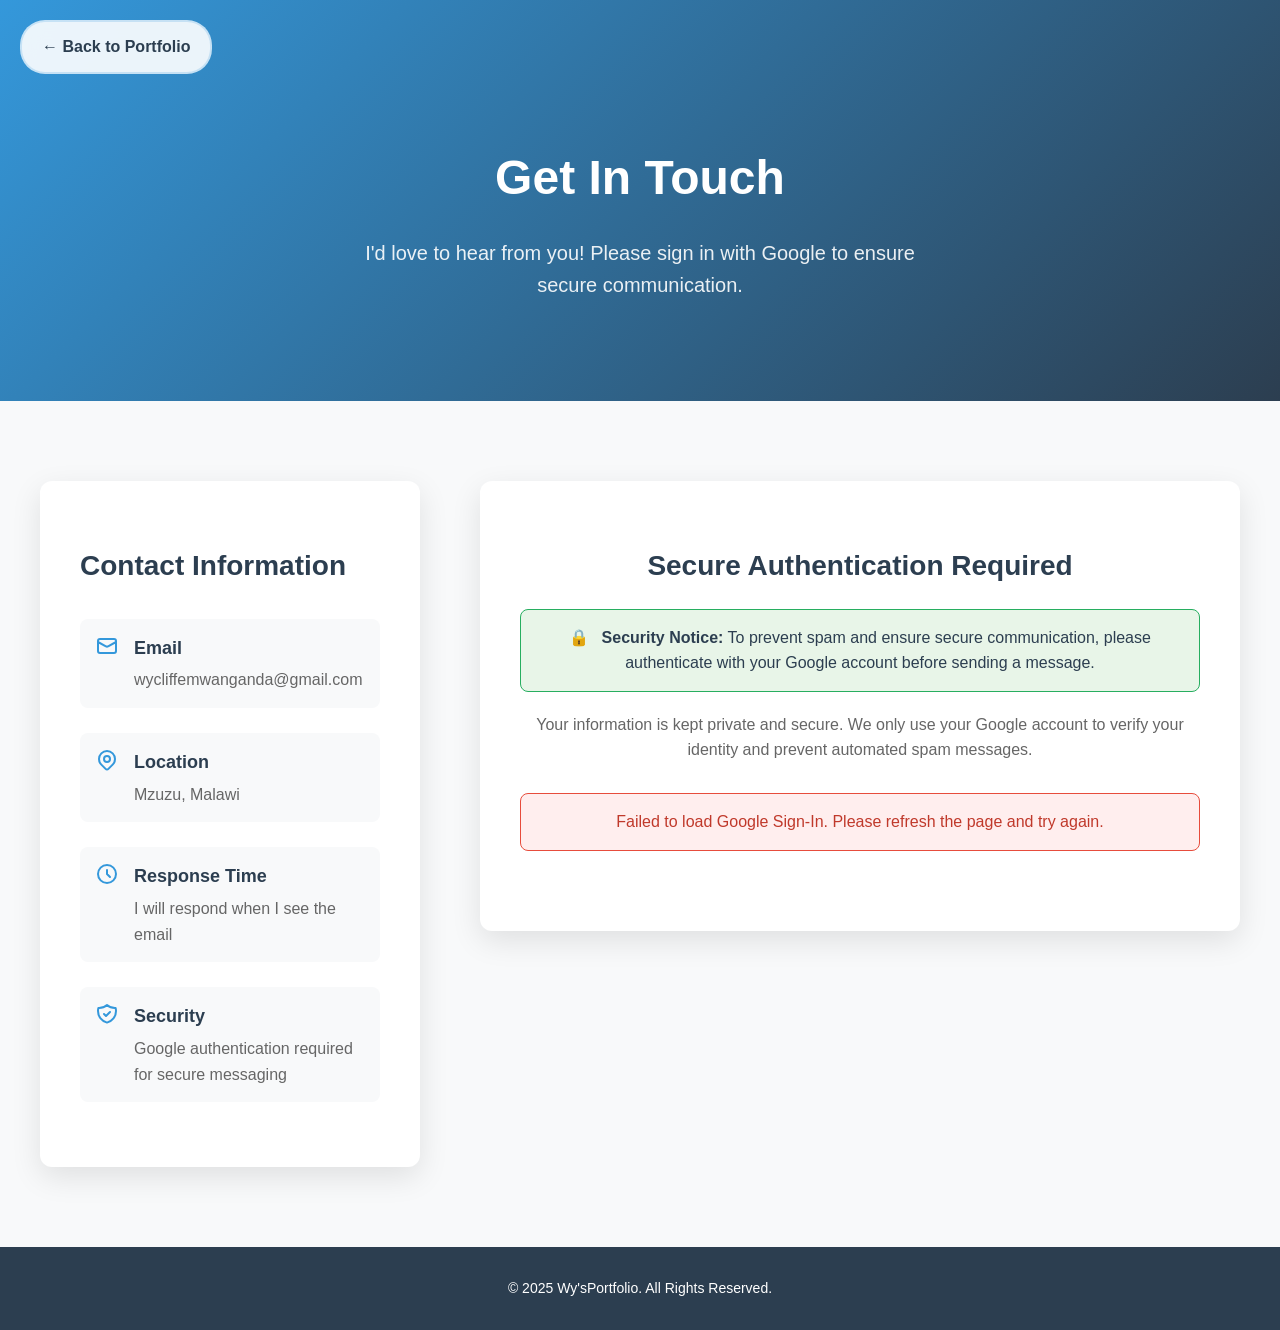
==== commit 48d85ed5: "Add files via upload" ====
--- a/contact.html
+++ b/contact.html
@@ -3,91 +3,835 @@
 <head>
     <meta charset="UTF-8">
     <meta name="viewport" content="width=device-width, initial-scale=1.0">
-    <title>Contact - Wy's Portfolio</title>
-    <script src="https://accounts.google.com/gsi/client" async defer></script>
+    <title>Contact Me - Wycliffe's Portfolio</title>
+    <style>
+        /* Base styles from style.css that contact.html needs */
+        body {
+            font-family: 'Segoe UI', Tahoma, Geneva, Verdana, sans-serif;
+            line-height: 1.6;
+            color: #333;
+            margin: 0;
+            padding: 0;
+            background-color: #f5f5f5;
+        }
+
+        .container {
+            max-width: 1200px;
+            margin: 0 auto;
+            padding: 0 20px;
+        }
+
+        /* Contact Page Specific Styles */
+        .contact-hero {
+            background: linear-gradient(135deg, #3498db, #2c3e50);
+            color: white;
+            padding: 100px 0;
+            text-align: center;
+        }
+
+        .contact-hero h1 {
+            font-size: 48px;
+            margin-bottom: 20px;
+            font-weight: 700;
+        }
+
+        .contact-hero p {
+            font-size: 20px;
+            max-width: 600px;
+            margin: 0 auto;
+            opacity: 0.9;
+        }
+
+        .contact-main {
+            padding: 80px 0;
+            background-color: #f8f9fa;
+        }
+
+        .contact-grid {
+            display: grid;
+            grid-template-columns: 1fr 2fr;
+            gap: 60px;
+            align-items: start;
+        }
+
+        .contact-info-card {
+            background: white;
+            padding: 40px;
+            border-radius: 12px;
+            box-shadow: 0 10px 30px rgba(0, 0, 0, 0.1);
+            height: fit-content;
+        }
+
+        .contact-info-card h2 {
+            color: #2c3e50;
+            margin-bottom: 30px;
+            font-size: 28px;
+        }
+
+        .contact-item {
+            display: flex;
+            align-items: flex-start;
+            margin-bottom: 25px;
+            padding: 15px;
+            background-color: #f8f9fa;
+            border-radius: 8px;
+            transition: transform 0.3s ease;
+        }
+
+        .contact-item:hover {
+            transform: translateY(-2px);
+            box-shadow: 0 5px 15px rgba(0, 0, 0, 0.1);
+        }
+
+        .contact-icon {
+            width: 24px;
+            height: 24px;
+            margin-right: 15px;
+            color: #3498db;
+            flex-shrink: 0;
+        }
+
+        .contact-details h3 {
+            margin: 0 0 5px 0;
+            color: #2c3e50;
+            font-size: 18px;
+        }
+
+        .contact-details p {
+            margin: 0;
+            color: #666;
+            line-height: 1.6;
+        }
+
+        /* Authentication Section */
+        .auth-section {
+            background: white;
+            padding: 40px;
+            border-radius: 12px;
+            box-shadow: 0 10px 30px rgba(0, 0, 0, 0.1);
+            text-align: center;
+        }
+
+        .auth-section h2 {
+            color: #2c3e50;
+            margin-bottom: 20px;
+            font-size: 28px;
+        }
+
+        .auth-description {
+            color: #666;
+            margin-bottom: 30px;
+            font-size: 16px;
+            line-height: 1.6;
+        }
+
+        /* Google Sign-In Button Container */
+        .google-signin-container {
+            display: flex;
+            justify-content: center;
+            align-items: center;
+            margin: 20px 0;
+        }
+
+        /* Style the Google button container */
+        #g_id_signin {
+            display: inline-block;
+        }
+
+        /* Loading state for the signin area */
+        .signin-loading {
+            display: inline-flex;
+            align-items: center;
+            gap: 10px;
+            color: #666;
+            font-size: 14px;
+        }
+
+        .signin-loading::before {
+            content: '';
+            width: 16px;
+            height: 16px;
+            border: 2px solid #e1e8ed;
+            border-top: 2px solid #3498db;
+            border-radius: 50%;
+            animation: spin 1s linear infinite;
+        }
+
+        @keyframes spin {
+            0% { transform: rotate(0deg); }
+            100% { transform: rotate(360deg); }
+        }
+
+        .user-info {
+            display: flex;
+            align-items: center;
+            gap: 15px;
+            padding: 15px;
+            background: #f8f9fa;
+            border-radius: 8px;
+            margin-bottom: 20px;
+        }
+
+        .user-avatar {
+            width: 50px;
+            height: 50px;
+            border-radius: 50%;
+            border: 2px solid #3498db;
+        }
+
+        .user-details h3 {
+            margin: 0;
+            color: #2c3e50;
+            font-size: 16px;
+        }
+
+        .user-details p {
+            margin: 0;
+            color: #666;
+            font-size: 14px;
+        }
+
+        .logout-btn {
+            background: #e74c3c;
+            color: white;
+            border: none;
+            padding: 8px 16px;
+            border-radius: 4px;
+            cursor: pointer;
+            font-size: 14px;
+            transition: background 0.3s ease;
+        }
+
+        .logout-btn:hover {
+            background: #c0392b;
+        }
+
+        .contact-form-card {
+            background: white;
+            padding: 40px;
+            border-radius: 12px;
+            box-shadow: 0 10px 30px rgba(0, 0, 0, 0.1);
+        }
+
+        .contact-form-card h2 {
+            color: #2c3e50;
+            margin-bottom: 30px;
+            font-size: 28px;
+        }
+
+        .form-group {
+            margin-bottom: 25px;
+        }
+
+        .form-group label {
+            display: block;
+            margin-bottom: 8px;
+            color: #2c3e50;
+            font-weight: 600;
+        }
+
+        .form-control {
+            width: 100%;
+            padding: 15px;
+            border: 2px solid #e1e8ed;
+            border-radius: 8px;
+            font-size: 16px;
+            transition: border-color 0.3s ease;
+            background-color: #f8f9fa;
+            box-sizing: border-box;
+        }
+
+        .form-control:focus {
+            outline: none;
+            border-color: #3498db;
+            background-color: white;
+        }
+
+        textarea.form-control {
+            height: 120px;
+            resize: vertical;
+            font-family: inherit;
+        }
+
+        .submit-btn {
+            background: linear-gradient(135deg, #3498db, #2980b9);
+            color: white;
+            padding: 15px 30px;
+            border: none;
+            border-radius: 8px;
+            font-size: 18px;
+            font-weight: 600;
+            cursor: pointer;
+            transition: all 0.3s ease;
+            width: 100%;
+        }
+
+        .submit-btn:hover {
+            transform: translateY(-2px);
+            box-shadow: 0 10px 25px rgba(52, 152, 219, 0.3);
+        }
+
+        .submit-btn:disabled {
+            opacity: 0.7;
+            cursor: not-allowed;
+            transform: none;
+        }
+
+        .back-to-home {
+            position: fixed;
+            top: 20px;
+            left: 20px;
+            background: rgba(255, 255, 255, 0.9);
+            color: #2c3e50;
+            padding: 12px 20px;
+            border-radius: 25px;
+            text-decoration: none;
+            font-weight: 600;
+            transition: all 0.3s ease;
+            backdrop-filter: blur(10px);
+            border: 2px solid rgba(52, 152, 219, 0.2);
+            z-index: 1000;
+        }
+
+        .back-to-home:hover {
+            background: #3498db;
+            color: white;
+            transform: scale(1.05);
+        }
+
+        .hidden {
+            display: none;
+        }
+
+        .security-notice {
+            background: #e8f5e8;
+            border: 1px solid #27ae60;
+            border-radius: 8px;
+            padding: 15px;
+            margin-bottom: 20px;
+            color: #2c3e50;
+        }
+
+        .security-notice .notice-icon {
+            color: #27ae60;
+            margin-right: 8px;
+        }
+
+        .error-message {
+            background: #fee;
+            border: 1px solid #e74c3c;
+            border-radius: 8px;
+            padding: 15px;
+            margin-bottom: 20px;
+            color: #c0392b;
+        }
+
+        /* Loading States */
+        .submit-btn.loading {
+            position: relative;
+            color: transparent;
+        }
+
+        .submit-btn.loading::after {
+            content: '';
+            position: absolute;
+            top: 50%;
+            left: 50%;
+            transform: translate(-50%, -50%);
+            width: 20px;
+            height: 20px;
+            border: 2px solid transparent;
+            border-top: 2px solid white;
+            border-radius: 50%;
+            animation: spin 1s linear infinite;
+        }
+
+        /* Success States */
+        .submit-btn.success {
+            background: linear-gradient(135deg, #27ae60, #2ecc71);
+        }
+
+        /* Footer Styles */
+        footer {
+            background-color: #2c3e50;
+            color: white;
+            padding: 30px 0;
+            text-align: center;
+        }
+
+        footer p {
+            margin: 0;
+            font-size: 14px;
+        }
+
+        /* Responsive Design */
+        @media (max-width: 968px) {
+            .contact-grid {
+                grid-template-columns: 1fr;
+                gap: 40px;
+            }
+            
+            .contact-hero h1 {
+                font-size: 36px;
+            }
+            
+            .contact-hero p {
+                font-size: 18px;
+            }
+        }
+
+        @media (max-width: 768px) {
+            .contact-hero {
+                padding: 60px 0;
+            }
+            
+            .contact-hero h1 {
+                font-size: 32px;
+            }
+            
+            .contact-hero p {
+                font-size: 16px;
+                padding: 0 20px;
+            }
+            
+            .contact-main {
+                padding: 40px 0;
+            }
+            
+            .contact-info-card,
+            .contact-form-card,
+            .auth-section {
+                padding: 30px 20px;
+            }
+            
+            .contact-grid {
+                gap: 30px;
+            }
+            
+            .back-to-home {
+                position: static;
+                display: inline-block;
+                margin: 20px auto;
+                text-align: center;
+            }
+        }
+    </style>
 </head>
 <body>
-    <a href="portfolio.html">← Back to Portfolio</a>
-
-    <div class="contact-container">
-        <h1>Get In Touch</h1>
-        <p>I'd love to hear from you! Please sign in with Google to ensure secure communication.</p>
-
-        <div class="contact-info">
-            <h2>Contact Information</h2>
-            <div>
-                <p>Email</p>
-                <p>[email protected]</p>
-            </div>
-            <div>
-                <p>Location</p>
-                <p>Mzuzu, Malawi</p>
-            </div>
-            <div>
-                <p>Response Time</p>
-                <p>I will respond when I see the email</p>
-            </div>
-            <div>
-                <p>Security</p>
-                <p>Google authentication required for secure messaging</p>
+    <!-- Back to Home Button -->
+    <a href="index.html" class="back-to-home">← Back to Portfolio</a>
+
+    <!-- Contact Hero Section -->
+    <section class="contact-hero">
+        <div class="container">
+            <h1>Get In Touch</h1>
+            <p>I'd love to hear from you! Please sign in with Google to ensure secure communication.</p>
+        </div>
+    </section>
+
+    <!-- Main Contact Section -->
+    <section class="contact-main">
+        <div class="container">
+            <div class="contact-grid">
+                <!-- Contact Information -->
+                <div class="contact-info-card">
+                    <h2>Contact Information</h2>
+                    
+                    <div class="contact-item">
+                        <svg class="contact-icon" fill="none" stroke="currentColor" viewBox="0 0 24 24">
+                            <path stroke-linecap="round" stroke-linejoin="round" stroke-width="2" d="M3 8l7.89 4.26a2 2 0 002.22 0L21 8M5 19h14a2 2 0 002-2V7a2 2 0 00-2-2H5a2 2 0 00-2 2v10a2 2 0 002 2z"></path>
+                        </svg>
+                        <div class="contact-details">
+                            <h3>Email</h3>
+                            <p>wycliffemwanganda@gmail.com</p>
+                        </div>
+                    </div>
+                    
+                    <div class="contact-item">
+                        <svg class="contact-icon" fill="none" stroke="currentColor" viewBox="0 0 24 24">
+                            <path stroke-linecap="round" stroke-linejoin="round" stroke-width="2" d="M17.657 16.657L13.414 20.9a1.998 1.998 0 01-2.827 0l-4.244-4.243a8 8 0 1111.314 0z"></path>
+                            <path stroke-linecap="round" stroke-linejoin="round" stroke-width="2" d="M15 11a3 3 0 11-6 0 3 3 0 016 0z"></path>
+                        </svg>
+                        <div class="contact-details">
+                            <h3>Location</h3>
+                            <p>Mzuzu, Malawi</p>
+                        </div>
+                    </div>
+                    
+                    <div class="contact-item">
+                        <svg class="contact-icon" fill="none" stroke="currentColor" viewBox="0 0 24 24">
+                            <path stroke-linecap="round" stroke-linejoin="round" stroke-width="2" d="M12 8v4l3 3m6-3a9 9 0 11-18 0 9 9 0 0118 0z"></path>
+                        </svg>
+                        <div class="contact-details">
+                            <h3>Response Time</h3>
+                            <p>I will respond when I see the email</p>
+                        </div>
+                    </div>
+                    
+                    <div class="contact-item">
+                        <svg class="contact-icon" fill="none" stroke="currentColor" viewBox="0 0 24 24">
+                            <path stroke-linecap="round" stroke-linejoin="round" stroke-width="2" d="M9 12l2 2 4-4m5.618-4.016A11.955 11.955 0 0112 2.944a11.955 11.955 0 01-8.618 3.04A12.02 12.02 0 003 9c0 5.591 3.824 10.29 9 11.622 5.176-1.332 9-6.031 9-11.622 0-1.042-.133-2.052-.382-3.016z"></path>
+                        </svg>
+                        <div class="contact-details">
+                            <h3>Security</h3>
+                            <p>Google authentication required for secure messaging</p>
+                        </div>
+                    </div>
+                </div>
+
+                <!-- Authentication/Contact Form -->
+                <div id="authSection" class="auth-section">
+                    <h2>Secure Authentication Required</h2>
+                    <div class="security-notice">
+                        <span class="notice-icon">🔒</span>
+                        <strong>Security Notice:</strong> To prevent spam and ensure secure communication, please authenticate with your Google account before sending a message.
+                    </div>
+                    <p class="auth-description">
+                        Your information is kept private and secure. We only use your Google account to verify your identity and prevent automated spam messages.
+                    </p>
+                    <div id="errorMessage" class="error-message hidden"></div>
+                    
+                    <!-- Google Sign-In Button Container -->
+                    <div class="google-signin-container">
+                        <div id="signinLoadingState" class="signin-loading">Loading Google Sign-In...</div>
+                        <div id="g_id_signin" class="hidden"></div>
+                    </div>
+                </div>
+
+                <div id="contactFormSection" class="contact-form-card hidden">
+                    <div class="user-info">
+                        <img id="userAvatar" class="user-avatar" src="" alt="User Avatar">
+                        <div class="user-details">
+                            <h3 id="userName"></h3>
+                            <p id="userEmail"></p>
+                        </div>
+                        <button id="logoutBtn" class="logout-btn">Sign Out</button>
+                    </div>
+                    
+                    <h2>Send Me a Message</h2>
+                    <form action="https://formspree.io/f/manjqdjz" method="POST" id="contactForm">
+                        <input type="hidden" id="senderName" name="sender_name">
+                        <input type="hidden" id="senderEmail" name="sender_email">
+                        <input type="hidden" id="authToken" name="auth_token">
+                        
+                        <div class="form-group">
+                            <label for="subject">Subject *</label>
+                            <input type="text" id="subject" name="subject" class="form-control" required>
+                        </div>
+                        
+                        <div class="form-group">
+                            <label for="message">Message *</label>
+                            <textarea id="message" name="message" class="form-control" placeholder="Tell me about your project or inquiry..." required></textarea>
+                        </div>
+                        
+                        <button type="submit" class="submit-btn" id="submitBtn">Send Secure Message</button>
+                    </form>
+                </div>
             </div>
         </div>
-
-        <div class="auth-section">
-            <h2>Secure Authentication Required</h2>
-            <p>🔒 Security Notice: To prevent spam and ensure secure communication, please authenticate with your Google account before sending a message.</p>
-            <p>Your information is kept private and secure. We only use your Google account to verify your identity and prevent automated spam messages.</p>
-
-            <div id="g_id_signin" data-type="standard" data-size="large" data-theme="outline" data-text="sign_in_with" data-shape="rectangular" data-logo_alignment="left"></div>
-
-            <button id="signout" style="display: none;">Sign Out</button>
-
-            <div id="message-form" style="display: none;">
-                <h2>Send Me a Message</h2>
-                <form>
-                    <label for="subject">Subject *</label>
-                    <input type="text" id="subject" required>
-                    <label for="message">Message *</label>
-                    <textarea id="message" required></textarea>
-                    <button type="submit">Send Secure Message</button>
-                </form>
-            </div>
+    </section>
+
+    <!-- Footer -->
+    <footer>
+        <div class="container">
+            <p>© 2025 Wy'sPortfolio. All Rights Reserved.</p>
         </div>
-    </div>
-
-    <footer>
-        <p>© 2025 Wy'sPortfolio. All Rights Reserved.</p>
     </footer>
 
+    <!-- Google Sign-In API -->
+    <script src="https://accounts.google.com/gsi/client" async defer></script>
+    
     <script>
-        function handleCredentialResponse(response) {
-            console.log("Encoded JWT ID token: " + response.credential);
-            document.getElementById("signout").style.display = "block";
-            document.getElementById("message-form").style.display = "block";
-        }
-
-        function signOut() {
-            google.accounts.id.disableAutoSelect();
-            document.getElementById("signout").style.display = "none";
-            document.getElementById("message-form").style.display = "none";
-            google.accounts.id.renderButton(
-                document.getElementById("g_id_signin"),
-                { theme: "outline", size: "large" }
-            );
-        }
-
-        window.onload = function () {
-            google.accounts.id.initialize({
-                client_id: "YOUR_GOOGLE_CLIENT_ID", // Replace with your actual Google Client ID
-                callback: handleCredentialResponse,
+        // Google Sign-In Configuration
+        let currentUser = null;
+        let isGoogleApiLoaded = false;
+        
+        // Function to show error messages
+        function showError(message) {
+            const errorDiv = document.getElementById('errorMessage');
+            errorDiv.textContent = message;
+            errorDiv.classList.remove('hidden');
+            console.error('Google Sign-In Error:', message);
+        }
+        
+        // Function to hide error messages
+        function hideError() {
+            const errorDiv = document.getElementById('errorMessage');
+            errorDiv.classList.add('hidden');
+        }
+        
+        // Show loading state
+        function showLoadingState() {
+            const loadingState = document.getElementById('signinLoadingState');
+            const signinButton = document.getElementById('g_id_signin');
+            loadingState.classList.remove('hidden');
+            signinButton.classList.add('hidden');
+        }
+        
+        // Hide loading state and show button
+        function showSigninButton() {
+            const loadingState = document.getElementById('signinLoadingState');
+            const signinButton = document.getElementById('g_id_signin');
+            loadingState.classList.add('hidden');
+            signinButton.classList.remove('hidden');
+        }
+        
+        // Initialize Google Sign-In when API loads
+        function initializeGoogleSignIn() {
+            console.log('Initializing Google Sign-In...');
+            
+            try {
+                if (typeof google === 'undefined' || !google.accounts) {
+                    throw new Error('Google Sign-In API not loaded');
+                }
+                
+                // Initialize Google Sign-In
+                google.accounts.id.initialize({
+                    client_id: '650247727271-mcufppu5e4u1ksdt8758lstfvnj9ki3i.apps.googleusercontent.com',
+                    callback: handleSignInResponse,
+                    auto_select: false,
+                    cancel_on_tap_outside: false,
+                    use_fedcm_for_prompt: false
+                });
+                
+                // Render the proper Google Sign-In button
+                google.accounts.id.renderButton(
+                    document.getElementById('g_id_signin'),
+                    {
+                        theme: 'outline',
+                        size: 'large',
+                        type: 'standard',
+                        text: 'signin_with',
+                        shape: 'rectangular',
+                        logo_alignment: 'left',
+                        width: 280
+                    }
+                );
+                
+                isGoogleApiLoaded = true;
+                showSigninButton();
+                console.log('Google Sign-In initialized successfully');
+                hideError();
+                
+            } catch (error) {
+                console.error('Failed to initialize Google Sign-In:', error);
+                showError('Failed to load Google Sign-In. Please refresh the page and try again.');
+                // Hide loading state even on error
+                document.getElementById('signinLoadingState').classList.add('hidden');
+            }
+        }
+        
+        // Handle Google Sign-In response
+        function handleSignInResponse(response) {
+            console.log('Sign-in response received');
+            hideError();
+            
+            try {
+                if (!response.credential) {
+                    throw new Error('No credential received from Google');
+                }
+                
+                // Decode the JWT token to get user info
+                const userInfo = parseJwt(response.credential);
+                console.log('User info decoded:', userInfo);
+                
+                currentUser = {
+                    name: userInfo.name,
+                    email: userInfo.email,
+                    picture: userInfo.picture,
+                    token: response.credential
+                };
+                
+                // Store auth info (using memory storage for demo)
+                storeUserSession(currentUser);
+                
+                // Show authenticated state
+                showAuthenticatedView();
+                
+                console.log('User authenticated successfully');
+                
+            } catch (error) {
+                console.error('Error handling sign-in:', error);
+                showError('Authentication failed. Please try again.');
+            }
+        }
+        
+        // Parse JWT token
+        function parseJwt(token) {
+            try {
+                const base64Url = token.split('.')[1];
+                const base64 = base64Url.replace(/-/g, '+').replace(/_/g, '/');
+                const jsonPayload = decodeURIComponent(atob(base64).split('').map(function(c) {
+                    return '%' + ('00' + c.charCodeAt(0).toString(16)).slice(-2);
+                }).join(''));
+                return JSON.parse(jsonPayload);
+            } catch (error) {
+                console.error('Error parsing JWT:', error);
+                throw new Error('Invalid token format');
+            }
+        }
+        
+        // Store user session (using memory for demo - in production use secure storage)
+        function storeUserSession(user) {
+            try {
+                // Using temporary in-memory storage since we can't use localStorage in Claude artifacts
+                window.tempUserSession = user;
+            } catch (error) {
+                console.error('Error storing session:', error);
+            }
+        }
+        
+        // Check for existing authentication
+        function checkExistingAuth() {
+            try {
+                if (window.tempUserSession) {
+                    currentUser = window.tempUserSession;
+                    showAuthenticatedView();
+                    console.log('Existing authentication found');
+                }
+            } catch (error) {
+                console.error('Error checking existing auth:', error);
+                window.tempUserSession = null;
+            }
+        }
+        
+        // Show authenticated view
+        function showAuthenticatedView() {
+            document.getElementById('authSection').classList.add('hidden');
+            document.getElementById('contactFormSection').classList.remove('hidden');
+            
+            // Populate user info
+            document.getElementById('userAvatar').src = currentUser.picture || '';
+            document.getElementById('userName').textContent = currentUser.name || '';
+            document.getElementById('userEmail').textContent = currentUser.email || '';
+            
+            // Pre-fill hidden form fields
+            document.getElementById('senderName').value = currentUser.name || '';
+            document.getElementById('senderEmail').value = currentUser.email || '';
+            document.getElementById('authToken').value = currentUser.token || '';
+        }
+        
+        // Logout handler
+        document.getElementById('logoutBtn').addEventListener('click', function() {
+            console.log('Logging out...');
+            
+            // Clear session
+            window.tempUserSession = null;
+            currentUser = null;
+            
+            // Reset view
+            document.getElementById('authSection').classList.remove('hidden');
+            document.getElementById('contactFormSection').classList.add('hidden');
+            
+            // Reset form
+            document.getElementById('contactForm').reset();
+            
+            // Sign out from Google
+            if (isGoogleApiLoaded) {
+                google.accounts.id.disableAutoSelect();
+            }
+            
+            console.log('Logged out successfully');
+        });
+        
+        // Form submission handling
+        const form = document.getElementById('contactForm');
+        const submitBtn = document.getElementById('submitBtn');
+        const originalBtnText = submitBtn.textContent;
+        
+        form.addEventListener('submit', function(e) {
+            // Verify user is still authenticated
+            if (!currentUser) {
+                e.preventDefault();
+                alert('Please sign in again to send your message.');
+                return;
+            }
+            
+            // Add loading state
+            submitBtn.textContent = 'Sending Secure Message...';
+            submitBtn.classList.add('loading');
+            submitBtn.disabled = true;
+            
+            // Reset after response (formspree will handle the actual submission)
+            setTimeout(() => {
+                submitBtn.textContent = 'Message Sent Securely!';
+                submitBtn.classList.remove('loading');
+                submitBtn.classList.add('success');
+                
+                // Reset form after delay
+                setTimeout(() => {
+                    // Reset message and subject only, keep user info
+                    document.getElementById('subject').value = '';
+                    document.getElementById('message').value = '';
+                    submitBtn.textContent = originalBtnText;
+                    submitBtn.classList.remove('success');
+                    submitBtn.disabled = false;
+                }, 2000);
+            }, 1000);
+        });
+        
+        // Enhanced form interactions
+        document.querySelectorAll('.form-control').forEach(input => {
+            input.addEventListener('focus', function() {
+                this.parentElement.style.transform = 'translateY(-2px)';
             });
-            google.accounts.id.renderButton(
-                document.getElementById("g_id_signin"),
-                { theme: "outline", size: "large" }
-            );
-        };
-
-        document.getElementById("signout").onclick = signOut;
+            
+            input.addEventListener('blur', function() {
+                this.parentElement.style.transform = 'translateY(0)';
+            });
+            
+            // Real-time validation feedback
+            input.addEventListener('input', function() {
+                if (this.checkValidity()) {
+                    this.style.borderColor = '#27ae60';
+                } else if (this.value.length > 0) {
+                    this.style.borderColor = '#e74c3c';
+                } else {
+                    this.style.borderColor = '#e1e8ed';
+                }
+            });
+        });
+        
+        // Initialize everything when the page loads
+        document.addEventListener('DOMContentLoaded', function() {
+            console.log('DOM loaded, checking for existing auth...');
+            showLoadingState();
+            checkExistingAuth();
+        });
+        
+        // Initialize Google Sign-In when the script loads
+        window.addEventListener('load', function() {
+            console.log('Window loaded, initializing Google Sign-In...');
+            
+            // Wait a bit for the Google script to fully load
+            setTimeout(() => {
+                initializeGoogleSignIn();
+            }, 1000);
+        });
+        
+        // Fallback initialization with multiple attempts
+        let initAttempts = 0;
+        const maxAttempts = 5;
+        
+        function attemptInitialization() {
+            if (!isGoogleApiLoaded && initAttempts < maxAttempts) {
+                initAttempts++;
+                console.log(`Attempting Google Sign-In initialization (attempt ${initAttempts}/${maxAttempts})...`);
+                
+                if (typeof google !== 'undefined' && google.accounts) {
+                    initializeGoogleSignIn();
+                } else {
+                    setTimeout(attemptInitialization, 2000);
+                }
+            } else if (initAttempts >= maxAttempts && !isGoogleApiLoaded) {
+                console.error('Failed to initialize Google Sign-In after maximum attempts');
+                showError('Failed to load Google Sign-In. Please refresh the page and try again.');
+                document.getElementById('signinLoadingState').classList.add('hidden');
+            }
+        }
+        
+        // Start the initialization attempts after a short delay
+        setTimeout(attemptInitialization, 2000);
     </script>
 </body>
 </html>
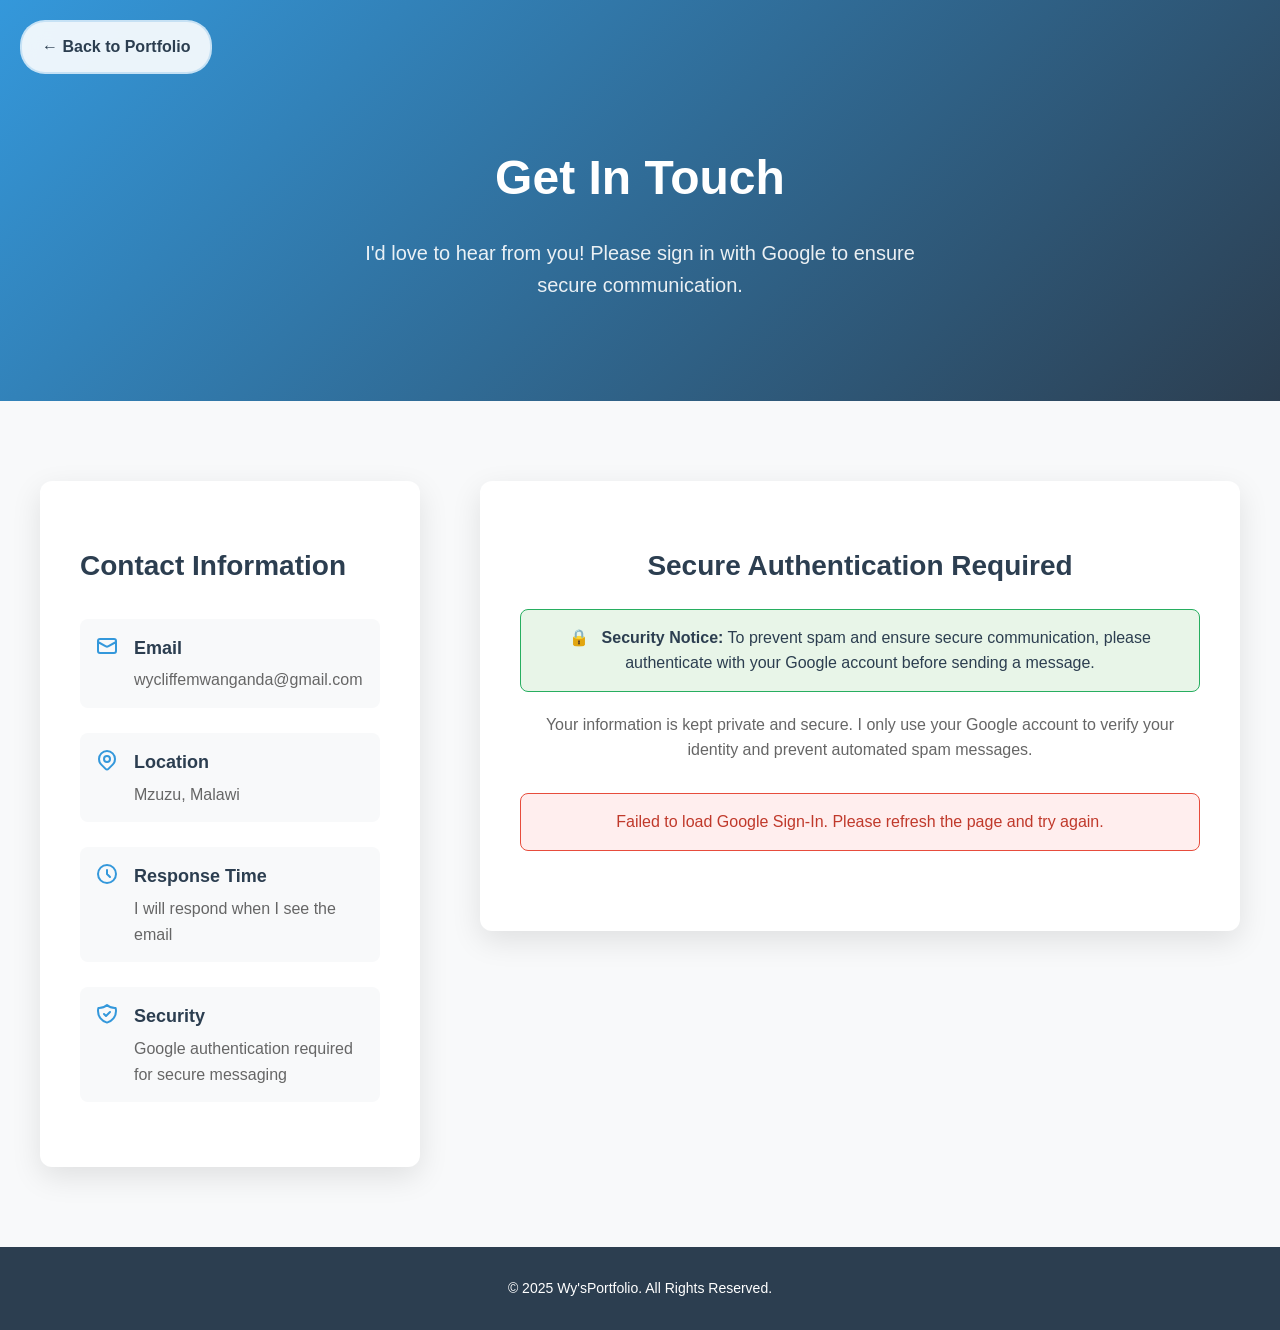
==== commit ddf76aad: "Add files via upload" ====
--- a/contact.html
+++ b/contact.html
@@ -4,418 +4,7 @@
     <meta charset="UTF-8">
     <meta name="viewport" content="width=device-width, initial-scale=1.0">
     <title>Contact Me - Wycliffe's Portfolio</title>
-    <style>
-        /* Base styles from style.css that contact.html needs */
-        body {
-            font-family: 'Segoe UI', Tahoma, Geneva, Verdana, sans-serif;
-            line-height: 1.6;
-            color: #333;
-            margin: 0;
-            padding: 0;
-            background-color: #f5f5f5;
-        }
-
-        .container {
-            max-width: 1200px;
-            margin: 0 auto;
-            padding: 0 20px;
-        }
-
-        /* Contact Page Specific Styles */
-        .contact-hero {
-            background: linear-gradient(135deg, #3498db, #2c3e50);
-            color: white;
-            padding: 100px 0;
-            text-align: center;
-        }
-
-        .contact-hero h1 {
-            font-size: 48px;
-            margin-bottom: 20px;
-            font-weight: 700;
-        }
-
-        .contact-hero p {
-            font-size: 20px;
-            max-width: 600px;
-            margin: 0 auto;
-            opacity: 0.9;
-        }
-
-        .contact-main {
-            padding: 80px 0;
-            background-color: #f8f9fa;
-        }
-
-        .contact-grid {
-            display: grid;
-            grid-template-columns: 1fr 2fr;
-            gap: 60px;
-            align-items: start;
-        }
-
-        .contact-info-card {
-            background: white;
-            padding: 40px;
-            border-radius: 12px;
-            box-shadow: 0 10px 30px rgba(0, 0, 0, 0.1);
-            height: fit-content;
-        }
-
-        .contact-info-card h2 {
-            color: #2c3e50;
-            margin-bottom: 30px;
-            font-size: 28px;
-        }
-
-        .contact-item {
-            display: flex;
-            align-items: flex-start;
-            margin-bottom: 25px;
-            padding: 15px;
-            background-color: #f8f9fa;
-            border-radius: 8px;
-            transition: transform 0.3s ease;
-        }
-
-        .contact-item:hover {
-            transform: translateY(-2px);
-            box-shadow: 0 5px 15px rgba(0, 0, 0, 0.1);
-        }
-
-        .contact-icon {
-            width: 24px;
-            height: 24px;
-            margin-right: 15px;
-            color: #3498db;
-            flex-shrink: 0;
-        }
-
-        .contact-details h3 {
-            margin: 0 0 5px 0;
-            color: #2c3e50;
-            font-size: 18px;
-        }
-
-        .contact-details p {
-            margin: 0;
-            color: #666;
-            line-height: 1.6;
-        }
-
-        /* Authentication Section */
-        .auth-section {
-            background: white;
-            padding: 40px;
-            border-radius: 12px;
-            box-shadow: 0 10px 30px rgba(0, 0, 0, 0.1);
-            text-align: center;
-        }
-
-        .auth-section h2 {
-            color: #2c3e50;
-            margin-bottom: 20px;
-            font-size: 28px;
-        }
-
-        .auth-description {
-            color: #666;
-            margin-bottom: 30px;
-            font-size: 16px;
-            line-height: 1.6;
-        }
-
-        /* Google Sign-In Button Container */
-        .google-signin-container {
-            display: flex;
-            justify-content: center;
-            align-items: center;
-            margin: 20px 0;
-        }
-
-        /* Style the Google button container */
-        #g_id_signin {
-            display: inline-block;
-        }
-
-        /* Loading state for the signin area */
-        .signin-loading {
-            display: inline-flex;
-            align-items: center;
-            gap: 10px;
-            color: #666;
-            font-size: 14px;
-        }
-
-        .signin-loading::before {
-            content: '';
-            width: 16px;
-            height: 16px;
-            border: 2px solid #e1e8ed;
-            border-top: 2px solid #3498db;
-            border-radius: 50%;
-            animation: spin 1s linear infinite;
-        }
-
-        @keyframes spin {
-            0% { transform: rotate(0deg); }
-            100% { transform: rotate(360deg); }
-        }
-
-        .user-info {
-            display: flex;
-            align-items: center;
-            gap: 15px;
-            padding: 15px;
-            background: #f8f9fa;
-            border-radius: 8px;
-            margin-bottom: 20px;
-        }
-
-        .user-avatar {
-            width: 50px;
-            height: 50px;
-            border-radius: 50%;
-            border: 2px solid #3498db;
-        }
-
-        .user-details h3 {
-            margin: 0;
-            color: #2c3e50;
-            font-size: 16px;
-        }
-
-        .user-details p {
-            margin: 0;
-            color: #666;
-            font-size: 14px;
-        }
-
-        .logout-btn {
-            background: #e74c3c;
-            color: white;
-            border: none;
-            padding: 8px 16px;
-            border-radius: 4px;
-            cursor: pointer;
-            font-size: 14px;
-            transition: background 0.3s ease;
-        }
-
-        .logout-btn:hover {
-            background: #c0392b;
-        }
-
-        .contact-form-card {
-            background: white;
-            padding: 40px;
-            border-radius: 12px;
-            box-shadow: 0 10px 30px rgba(0, 0, 0, 0.1);
-        }
-
-        .contact-form-card h2 {
-            color: #2c3e50;
-            margin-bottom: 30px;
-            font-size: 28px;
-        }
-
-        .form-group {
-            margin-bottom: 25px;
-        }
-
-        .form-group label {
-            display: block;
-            margin-bottom: 8px;
-            color: #2c3e50;
-            font-weight: 600;
-        }
-
-        .form-control {
-            width: 100%;
-            padding: 15px;
-            border: 2px solid #e1e8ed;
-            border-radius: 8px;
-            font-size: 16px;
-            transition: border-color 0.3s ease;
-            background-color: #f8f9fa;
-            box-sizing: border-box;
-        }
-
-        .form-control:focus {
-            outline: none;
-            border-color: #3498db;
-            background-color: white;
-        }
-
-        textarea.form-control {
-            height: 120px;
-            resize: vertical;
-            font-family: inherit;
-        }
-
-        .submit-btn {
-            background: linear-gradient(135deg, #3498db, #2980b9);
-            color: white;
-            padding: 15px 30px;
-            border: none;
-            border-radius: 8px;
-            font-size: 18px;
-            font-weight: 600;
-            cursor: pointer;
-            transition: all 0.3s ease;
-            width: 100%;
-        }
-
-        .submit-btn:hover {
-            transform: translateY(-2px);
-            box-shadow: 0 10px 25px rgba(52, 152, 219, 0.3);
-        }
-
-        .submit-btn:disabled {
-            opacity: 0.7;
-            cursor: not-allowed;
-            transform: none;
-        }
-
-        .back-to-home {
-            position: fixed;
-            top: 20px;
-            left: 20px;
-            background: rgba(255, 255, 255, 0.9);
-            color: #2c3e50;
-            padding: 12px 20px;
-            border-radius: 25px;
-            text-decoration: none;
-            font-weight: 600;
-            transition: all 0.3s ease;
-            backdrop-filter: blur(10px);
-            border: 2px solid rgba(52, 152, 219, 0.2);
-            z-index: 1000;
-        }
-
-        .back-to-home:hover {
-            background: #3498db;
-            color: white;
-            transform: scale(1.05);
-        }
-
-        .hidden {
-            display: none;
-        }
-
-        .security-notice {
-            background: #e8f5e8;
-            border: 1px solid #27ae60;
-            border-radius: 8px;
-            padding: 15px;
-            margin-bottom: 20px;
-            color: #2c3e50;
-        }
-
-        .security-notice .notice-icon {
-            color: #27ae60;
-            margin-right: 8px;
-        }
-
-        .error-message {
-            background: #fee;
-            border: 1px solid #e74c3c;
-            border-radius: 8px;
-            padding: 15px;
-            margin-bottom: 20px;
-            color: #c0392b;
-        }
-
-        /* Loading States */
-        .submit-btn.loading {
-            position: relative;
-            color: transparent;
-        }
-
-        .submit-btn.loading::after {
-            content: '';
-            position: absolute;
-            top: 50%;
-            left: 50%;
-            transform: translate(-50%, -50%);
-            width: 20px;
-            height: 20px;
-            border: 2px solid transparent;
-            border-top: 2px solid white;
-            border-radius: 50%;
-            animation: spin 1s linear infinite;
-        }
-
-        /* Success States */
-        .submit-btn.success {
-            background: linear-gradient(135deg, #27ae60, #2ecc71);
-        }
-
-        /* Footer Styles */
-        footer {
-            background-color: #2c3e50;
-            color: white;
-            padding: 30px 0;
-            text-align: center;
-        }
-
-        footer p {
-            margin: 0;
-            font-size: 14px;
-        }
-
-        /* Responsive Design */
-        @media (max-width: 968px) {
-            .contact-grid {
-                grid-template-columns: 1fr;
-                gap: 40px;
-            }
-            
-            .contact-hero h1 {
-                font-size: 36px;
-            }
-            
-            .contact-hero p {
-                font-size: 18px;
-            }
-        }
-
-        @media (max-width: 768px) {
-            .contact-hero {
-                padding: 60px 0;
-            }
-            
-            .contact-hero h1 {
-                font-size: 32px;
-            }
-            
-            .contact-hero p {
-                font-size: 16px;
-                padding: 0 20px;
-            }
-            
-            .contact-main {
-                padding: 40px 0;
-            }
-            
-            .contact-info-card,
-            .contact-form-card,
-            .auth-section {
-                padding: 30px 20px;
-            }
-            
-            .contact-grid {
-                gap: 30px;
-            }
-            
-            .back-to-home {
-                position: static;
-                display: inline-block;
-                margin: 20px auto;
-                text-align: center;
-            }
-        }
-    </style>
+    <link rel="stylesheet" href="contact.css">
 </head>
 <body>
     <!-- Back to Home Button -->
@@ -487,7 +76,7 @@
                         <strong>Security Notice:</strong> To prevent spam and ensure secure communication, please authenticate with your Google account before sending a message.
                     </div>
                     <p class="auth-description">
-                        Your information is kept private and secure. We only use your Google account to verify your identity and prevent automated spam messages.
+                        Your information is kept private and secure. I only use your Google account to verify your identity and prevent automated spam messages.
                     </p>
                     <div id="errorMessage" class="error-message hidden"></div>
                     
@@ -541,297 +130,7 @@
     <!-- Google Sign-In API -->
     <script src="https://accounts.google.com/gsi/client" async defer></script>
     
-    <script>
-        // Google Sign-In Configuration
-        let currentUser = null;
-        let isGoogleApiLoaded = false;
-        
-        // Function to show error messages
-        function showError(message) {
-            const errorDiv = document.getElementById('errorMessage');
-            errorDiv.textContent = message;
-            errorDiv.classList.remove('hidden');
-            console.error('Google Sign-In Error:', message);
-        }
-        
-        // Function to hide error messages
-        function hideError() {
-            const errorDiv = document.getElementById('errorMessage');
-            errorDiv.classList.add('hidden');
-        }
-        
-        // Show loading state
-        function showLoadingState() {
-            const loadingState = document.getElementById('signinLoadingState');
-            const signinButton = document.getElementById('g_id_signin');
-            loadingState.classList.remove('hidden');
-            signinButton.classList.add('hidden');
-        }
-        
-        // Hide loading state and show button
-        function showSigninButton() {
-            const loadingState = document.getElementById('signinLoadingState');
-            const signinButton = document.getElementById('g_id_signin');
-            loadingState.classList.add('hidden');
-            signinButton.classList.remove('hidden');
-        }
-        
-        // Initialize Google Sign-In when API loads
-        function initializeGoogleSignIn() {
-            console.log('Initializing Google Sign-In...');
-            
-            try {
-                if (typeof google === 'undefined' || !google.accounts) {
-                    throw new Error('Google Sign-In API not loaded');
-                }
-                
-                // Initialize Google Sign-In
-                google.accounts.id.initialize({
-                    client_id: '650247727271-mcufppu5e4u1ksdt8758lstfvnj9ki3i.apps.googleusercontent.com',
-                    callback: handleSignInResponse,
-                    auto_select: false,
-                    cancel_on_tap_outside: false,
-                    use_fedcm_for_prompt: false
-                });
-                
-                // Render the proper Google Sign-In button
-                google.accounts.id.renderButton(
-                    document.getElementById('g_id_signin'),
-                    {
-                        theme: 'outline',
-                        size: 'large',
-                        type: 'standard',
-                        text: 'signin_with',
-                        shape: 'rectangular',
-                        logo_alignment: 'left',
-                        width: 280
-                    }
-                );
-                
-                isGoogleApiLoaded = true;
-                showSigninButton();
-                console.log('Google Sign-In initialized successfully');
-                hideError();
-                
-            } catch (error) {
-                console.error('Failed to initialize Google Sign-In:', error);
-                showError('Failed to load Google Sign-In. Please refresh the page and try again.');
-                // Hide loading state even on error
-                document.getElementById('signinLoadingState').classList.add('hidden');
-            }
-        }
-        
-        // Handle Google Sign-In response
-        function handleSignInResponse(response) {
-            console.log('Sign-in response received');
-            hideError();
-            
-            try {
-                if (!response.credential) {
-                    throw new Error('No credential received from Google');
-                }
-                
-                // Decode the JWT token to get user info
-                const userInfo = parseJwt(response.credential);
-                console.log('User info decoded:', userInfo);
-                
-                currentUser = {
-                    name: userInfo.name,
-                    email: userInfo.email,
-                    picture: userInfo.picture,
-                    token: response.credential
-                };
-                
-                // Store auth info (using memory storage for demo)
-                storeUserSession(currentUser);
-                
-                // Show authenticated state
-                showAuthenticatedView();
-                
-                console.log('User authenticated successfully');
-                
-            } catch (error) {
-                console.error('Error handling sign-in:', error);
-                showError('Authentication failed. Please try again.');
-            }
-        }
-        
-        // Parse JWT token
-        function parseJwt(token) {
-            try {
-                const base64Url = token.split('.')[1];
-                const base64 = base64Url.replace(/-/g, '+').replace(/_/g, '/');
-                const jsonPayload = decodeURIComponent(atob(base64).split('').map(function(c) {
-                    return '%' + ('00' + c.charCodeAt(0).toString(16)).slice(-2);
-                }).join(''));
-                return JSON.parse(jsonPayload);
-            } catch (error) {
-                console.error('Error parsing JWT:', error);
-                throw new Error('Invalid token format');
-            }
-        }
-        
-        // Store user session (using memory for demo - in production use secure storage)
-        function storeUserSession(user) {
-            try {
-                // Using temporary in-memory storage since we can't use localStorage in Claude artifacts
-                window.tempUserSession = user;
-            } catch (error) {
-                console.error('Error storing session:', error);
-            }
-        }
-        
-        // Check for existing authentication
-        function checkExistingAuth() {
-            try {
-                if (window.tempUserSession) {
-                    currentUser = window.tempUserSession;
-                    showAuthenticatedView();
-                    console.log('Existing authentication found');
-                }
-            } catch (error) {
-                console.error('Error checking existing auth:', error);
-                window.tempUserSession = null;
-            }
-        }
-        
-        // Show authenticated view
-        function showAuthenticatedView() {
-            document.getElementById('authSection').classList.add('hidden');
-            document.getElementById('contactFormSection').classList.remove('hidden');
-            
-            // Populate user info
-            document.getElementById('userAvatar').src = currentUser.picture || '';
-            document.getElementById('userName').textContent = currentUser.name || '';
-            document.getElementById('userEmail').textContent = currentUser.email || '';
-            
-            // Pre-fill hidden form fields
-            document.getElementById('senderName').value = currentUser.name || '';
-            document.getElementById('senderEmail').value = currentUser.email || '';
-            document.getElementById('authToken').value = currentUser.token || '';
-        }
-        
-        // Logout handler
-        document.getElementById('logoutBtn').addEventListener('click', function() {
-            console.log('Logging out...');
-            
-            // Clear session
-            window.tempUserSession = null;
-            currentUser = null;
-            
-            // Reset view
-            document.getElementById('authSection').classList.remove('hidden');
-            document.getElementById('contactFormSection').classList.add('hidden');
-            
-            // Reset form
-            document.getElementById('contactForm').reset();
-            
-            // Sign out from Google
-            if (isGoogleApiLoaded) {
-                google.accounts.id.disableAutoSelect();
-            }
-            
-            console.log('Logged out successfully');
-        });
-        
-        // Form submission handling
-        const form = document.getElementById('contactForm');
-        const submitBtn = document.getElementById('submitBtn');
-        const originalBtnText = submitBtn.textContent;
-        
-        form.addEventListener('submit', function(e) {
-            // Verify user is still authenticated
-            if (!currentUser) {
-                e.preventDefault();
-                alert('Please sign in again to send your message.');
-                return;
-            }
-            
-            // Add loading state
-            submitBtn.textContent = 'Sending Secure Message...';
-            submitBtn.classList.add('loading');
-            submitBtn.disabled = true;
-            
-            // Reset after response (formspree will handle the actual submission)
-            setTimeout(() => {
-                submitBtn.textContent = 'Message Sent Securely!';
-                submitBtn.classList.remove('loading');
-                submitBtn.classList.add('success');
-                
-                // Reset form after delay
-                setTimeout(() => {
-                    // Reset message and subject only, keep user info
-                    document.getElementById('subject').value = '';
-                    document.getElementById('message').value = '';
-                    submitBtn.textContent = originalBtnText;
-                    submitBtn.classList.remove('success');
-                    submitBtn.disabled = false;
-                }, 2000);
-            }, 1000);
-        });
-        
-        // Enhanced form interactions
-        document.querySelectorAll('.form-control').forEach(input => {
-            input.addEventListener('focus', function() {
-                this.parentElement.style.transform = 'translateY(-2px)';
-            });
-            
-            input.addEventListener('blur', function() {
-                this.parentElement.style.transform = 'translateY(0)';
-            });
-            
-            // Real-time validation feedback
-            input.addEventListener('input', function() {
-                if (this.checkValidity()) {
-                    this.style.borderColor = '#27ae60';
-                } else if (this.value.length > 0) {
-                    this.style.borderColor = '#e74c3c';
-                } else {
-                    this.style.borderColor = '#e1e8ed';
-                }
-            });
-        });
-        
-        // Initialize everything when the page loads
-        document.addEventListener('DOMContentLoaded', function() {
-            console.log('DOM loaded, checking for existing auth...');
-            showLoadingState();
-            checkExistingAuth();
-        });
-        
-        // Initialize Google Sign-In when the script loads
-        window.addEventListener('load', function() {
-            console.log('Window loaded, initializing Google Sign-In...');
-            
-            // Wait a bit for the Google script to fully load
-            setTimeout(() => {
-                initializeGoogleSignIn();
-            }, 1000);
-        });
-        
-        // Fallback initialization with multiple attempts
-        let initAttempts = 0;
-        const maxAttempts = 5;
-        
-        function attemptInitialization() {
-            if (!isGoogleApiLoaded && initAttempts < maxAttempts) {
-                initAttempts++;
-                console.log(`Attempting Google Sign-In initialization (attempt ${initAttempts}/${maxAttempts})...`);
-                
-                if (typeof google !== 'undefined' && google.accounts) {
-                    initializeGoogleSignIn();
-                } else {
-                    setTimeout(attemptInitialization, 2000);
-                }
-            } else if (initAttempts >= maxAttempts && !isGoogleApiLoaded) {
-                console.error('Failed to initialize Google Sign-In after maximum attempts');
-                showError('Failed to load Google Sign-In. Please refresh the page and try again.');
-                document.getElementById('signinLoadingState').classList.add('hidden');
-            }
-        }
-        
-        // Start the initialization attempts after a short delay
-        setTimeout(attemptInitialization, 2000);
-    </script>
+    <!-- Include the external JavaScript file -->
+    <script src="contact.js"></script>
 </body>
 </html>
--- a/contact.css
+++ b/contact.css
@@ -0,0 +1,668 @@
+/* Base styles from style.css that contact.html needs */
+body {
+    font-family: 'Segoe UI', Tahoma, Geneva, Verdana, sans-serif;
+    line-height: 1.6;
+    color: #333;
+    margin: 0;
+    padding: 0;
+    background-color: #f5f5f5;
+}
+
+.container {
+    max-width: 1200px;
+    margin: 0 auto;
+    padding: 0 20px;
+}
+
+/* Contact Page Specific Styles */
+.contact-hero {
+    background: linear-gradient(135deg, #3498db, #2c3e50);
+    color: white;
+    padding: 100px 0;
+    text-align: center;
+}
+
+.contact-hero h1 {
+    font-size: 48px;
+    margin-bottom: 20px;
+    font-weight: 700;
+}
+
+.contact-hero p {
+    font-size: 20px;
+    max-width: 600px;
+    margin: 0 auto;
+    opacity: 0.9;
+}
+
+.contact-main {
+    padding: 80px 0;
+    background-color: #f8f9fa;
+}
+
+.contact-grid {
+    display: grid;
+    grid-template-columns: 1fr 2fr;
+    gap: 60px;
+    align-items: start;
+}
+
+.contact-info-card {
+    background: white;
+    padding: 40px;
+    border-radius: 12px;
+    box-shadow: 0 10px 30px rgba(0, 0, 0, 0.1);
+    height: fit-content;
+}
+
+.contact-info-card h2 {
+    color: #2c3e50;
+    margin-bottom: 30px;
+    font-size: 28px;
+}
+
+.contact-item {
+    display: flex;
+    align-items: flex-start;
+    margin-bottom: 25px;
+    padding: 15px;
+    background-color: #f8f9fa;
+    border-radius: 8px;
+    transition: transform 0.3s ease;
+}
+
+.contact-item:hover {
+    transform: translateY(-2px);
+    box-shadow: 0 5px 15px rgba(0, 0, 0, 0.1);
+}
+
+.contact-icon {
+    width: 24px;
+    height: 24px;
+    margin-right: 15px;
+    color: #3498db;
+    flex-shrink: 0;
+}
+
+.contact-details h3 {
+    margin: 0 0 5px 0;
+    color: #2c3e50;
+    font-size: 18px;
+}
+
+.contact-details p {
+    margin: 0;
+    color: #666;
+    line-height: 1.6;
+}
+
+/* Authentication Section */
+.auth-section {
+    background: white;
+    padding: 40px;
+    border-radius: 12px;
+    box-shadow: 0 10px 30px rgba(0, 0, 0, 0.1);
+    text-align: center;
+}
+
+.auth-section h2 {
+    color: #2c3e50;
+    margin-bottom: 20px;
+    font-size: 28px;
+}
+
+.auth-description {
+    color: #666;
+    margin-bottom: 30px;
+    font-size: 16px;
+    line-height: 1.6;
+}
+
+/* Google Sign-In Button Container */
+.google-signin-container {
+    display: flex;
+    justify-content: center;
+    align-items: center;
+    margin: 20px 0;
+}
+
+/* Style the Google button container */
+#g_id_signin {
+    display: inline-block;
+}
+
+/* Loading state for the signin area */
+.signin-loading {
+    display: inline-flex;
+    align-items: center;
+    gap: 10px;
+    color: #666;
+    font-size: 14px;
+}
+
+.signin-loading::before {
+    content: '';
+    width: 16px;
+    height: 16px;
+    border: 2px solid #e1e8ed;
+    border-top: 2px solid #3498db;
+    border-radius: 50%;
+    animation: spin 1s linear infinite;
+}
+
+.user-info {
+    display: flex;
+    align-items: center;
+    gap: 15px;
+    padding: 15px;
+    background: #f8f9fa;
+    border-radius: 8px;
+    margin-bottom: 20px;
+}
+
+.user-avatar {
+    width: 50px;
+    height: 50px;
+    border-radius: 50%;
+    border: 2px solid #3498db;
+}
+
+.user-details h3 {
+    margin: 0;
+    color: #2c3e50;
+    font-size: 16px;
+}
+
+.user-details p {
+    margin: 0;
+    color: #666;
+    font-size: 14px;
+}
+
+.logout-btn {
+    background: #e74c3c;
+    color: white;
+    border: none;
+    padding: 8px 16px;
+    border-radius: 4px;
+    cursor: pointer;
+    font-size: 14px;
+    transition: background 0.3s ease;
+}
+
+.logout-btn:hover {
+    background: #c0392b;
+}
+
+.contact-form-card {
+    background: white;
+    padding: 40px;
+    border-radius: 12px;
+    box-shadow: 0 10px 30px rgba(0, 0, 0, 0.1);
+}
+
+.contact-form-card h2 {
+    color: #2c3e50;
+    margin-bottom: 30px;
+    font-size: 28px;
+}
+
+.form-group {
+    margin-bottom: 25px;
+}
+
+.form-group label {
+    display: block;
+    margin-bottom: 8px;
+    color: #2c3e50;
+    font-weight: 600;
+}
+
+.form-control {
+    width: 100%;
+    padding: 15px;
+    border: 2px solid #e1e8ed;
+    border-radius: 8px;
+    font-size: 16px;
+    transition: border-color 0.3s ease;
+    background-color: #f8f9fa;
+    box-sizing: border-box;
+}
+
+.form-control:focus {
+    outline: none;
+    border-color: #3498db;
+    background-color: white;
+}
+
+textarea.form-control {
+    height: 120px;
+    resize: vertical;
+    font-family: inherit;
+}
+
+.submit-btn {
+    background: linear-gradient(135deg, #3498db, #2980b9);
+    color: white;
+    padding: 15px 30px;
+    border: none;
+    border-radius: 8px;
+    font-size: 18px;
+    font-weight: 600;
+    cursor: pointer;
+    transition: all 0.3s ease;
+    width: 100%;
+}
+
+.submit-btn:hover {
+    transform: translateY(-2px);
+    box-shadow: 0 10px 25px rgba(52, 152, 219, 0.3);
+}
+
+.submit-btn:disabled {
+    opacity: 0.7;
+    cursor: not-allowed;
+    transform: none;
+}
+
+.social-section {
+    margin-top: 40px;
+    padding-top: 30px;
+    border-top: 2px solid #e1e8ed;
+}
+
+.social-section h3 {
+    color: #2c3e50;
+    margin-bottom: 20px;
+}
+
+.social-links {
+    display: flex;
+    gap: 15px;
+    justify-content: flex-start;
+}
+
+.social-link {
+    display: inline-flex;
+    align-items: center;
+    justify-content: center;
+    width: 50px;
+    height: 50px;
+    background-color: #f8f9fa;
+    border-radius: 12px;
+    transition: all 0.3s ease;
+    text-decoration: none;
+}
+
+.social-link:hover {
+    background-color: #3498db;
+    transform: translateY(-3px);
+}
+
+.social-link:hover svg {
+    stroke: white;
+}
+
+.back-to-home {
+    position: fixed;
+    top: 20px;
+    left: 20px;
+    background: rgba(255, 255, 255, 0.9);
+    color: #2c3e50;
+    padding: 12px 20px;
+    border-radius: 25px;
+    text-decoration: none;
+    font-weight: 600;
+    transition: all 0.3s ease;
+    backdrop-filter: blur(10px);
+    border: 2px solid rgba(52, 152, 219, 0.2);
+    z-index: 1000;
+}
+
+.back-to-home:hover {
+    background: #3498db;
+    color: white;
+    transform: scale(1.05);
+}
+
+.hidden {
+    display: none;
+}
+
+.security-notice {
+    background: #e8f5e8;
+    border: 1px solid #27ae60;
+    border-radius: 8px;
+    padding: 15px;
+    margin-bottom: 20px;
+    color: #2c3e50;
+}
+
+.security-notice .notice-icon {
+    color: #27ae60;
+    margin-right: 8px;
+}
+
+.error-message {
+    background: #fee;
+    border: 1px solid #e74c3c;
+    border-radius: 8px;
+    padding: 15px;
+    margin-bottom: 20px;
+    color: #c0392b;
+}
+
+/* Footer Styles */
+footer {
+    background-color: #2c3e50;
+    color: white;
+    padding: 30px 0;
+    text-align: center;
+}
+
+footer p {
+    margin: 0;
+    font-size: 14px;
+}
+
+/* Responsive Design */
+@media (max-width: 968px) {
+    .contact-grid {
+        grid-template-columns: 1fr;
+        gap: 40px;
+    }
+    
+    .contact-hero h1 {
+        font-size: 36px;
+    }
+    
+    .contact-hero p {
+        font-size: 18px;
+    }
+}
+
+@media (max-width: 768px) {
+    .contact-hero {
+        padding: 60px 0;
+    }
+    
+    .contact-hero h1 {
+        font-size: 32px;
+    }
+    
+    .contact-hero p {
+        font-size: 16px;
+        padding: 0 20px;
+    }
+    
+    .contact-main {
+        padding: 40px 0;
+    }
+    
+    .contact-info-card,
+    .contact-form-card,
+    .auth-section {
+        padding: 30px 20px;
+    }
+    
+    .contact-grid {
+        gap: 30px;
+    }
+    
+    .contact-info-card h2,
+    .contact-form-card h2 {
+        font-size: 24px;
+        margin-bottom: 20px;
+    }
+    
+    .contact-item {
+        padding: 12px;
+        margin-bottom: 20px;
+    }
+    
+    .contact-details h3 {
+        font-size: 16px;
+    }
+    
+    .contact-details p {
+        font-size: 14px;
+    }
+    
+    .form-control {
+        padding: 12px;
+        font-size: 14px;
+    }
+    
+    .submit-btn {
+        padding: 12px 25px;
+        font-size: 16px;
+    }
+    
+    .social-links {
+        justify-content: center;
+        flex-wrap: wrap;
+    }
+    
+    .social-link {
+        width: 45px;
+        height: 45px;
+    }
+    
+    .back-to-home {
+        position: static;
+        display: inline-block;
+        margin: 20px auto;
+        text-align: center;
+    }
+}
+
+@media (max-width: 480px) {
+    .container {
+        padding: 0 15px;
+    }
+    
+    .contact-hero {
+        padding: 40px 0;
+    }
+    
+    .contact-hero h1 {
+        font-size: 28px;
+        margin-bottom: 15px;
+    }
+    
+    .contact-hero p {
+        font-size: 14px;
+    }
+    
+    .contact-main {
+        padding: 30px 0;
+    }
+    
+    .contact-info-card,
+    .contact-form-card,
+    .auth-section {
+        padding: 20px 15px;
+        margin: 0 10px;
+    }
+    
+    .contact-info-card h2,
+    .contact-form-card h2 {
+        font-size: 22px;
+    }
+    
+    .contact-item {
+        flex-direction: column;
+        align-items: flex-start;
+        padding: 15px;
+    }
+    
+    .contact-icon {
+        margin-right: 0;
+        margin-bottom: 10px;
+    }
+    
+    .form-group {
+        margin-bottom: 20px;
+    }
+    
+    .form-control {
+        padding: 10px;
+    }
+    
+    textarea.form-control {
+        height: 100px;
+    }
+    
+    .submit-btn {
+        padding: 10px 20px;
+        font-size: 14px;
+    }
+    
+    .social-section {
+        margin-top: 30px;
+        padding-top: 20px;
+    }
+    
+    .social-links {
+        gap: 10px;
+    }
+    
+    .social-link {
+        width: 40px;
+        height: 40px;
+    }
+    
+    .back-to-home {
+        padding: 10px 15px;
+        font-size: 14px;
+        margin: 15px auto;
+    }
+}
+
+/* Print Styles */
+@media print {
+    .back-to-home,
+    .submit-btn,
+    .social-links {
+        display: none;
+    }
+    
+    .contact-hero {
+        background: none;
+        color: #000;
+        padding: 20px 0;
+    }
+    
+    .contact-main {
+        background: none;
+        padding: 20px 0;
+    }
+    
+    .contact-info-card,
+    .contact-form-card {
+        box-shadow: none;
+        border: 1px solid #ddd;
+        padding: 20px;
+    }
+    
+    .contact-grid {
+        gap: 30px;
+    }
+}
+
+/* Form Animation Enhancements */
+.form-group {
+    position: relative;
+    transition: transform 0.2s ease;
+}
+
+.form-group:focus-within {
+    transform: translateY(-1px);
+}
+
+.form-control:focus {
+    box-shadow: 0 0 0 3px rgba(52, 152, 219, 0.1);
+}
+
+/* Loading States */
+.submit-btn.loading {
+    position: relative;
+    color: transparent;
+}
+
+.submit-btn.loading::after {
+    content: '';
+    position: absolute;
+    top: 50%;
+    left: 50%;
+    transform: translate(-50%, -50%);
+    width: 20px;
+    height: 20px;
+    border: 2px solid transparent;
+    border-top: 2px solid white;
+    border-radius: 50%;
+    animation: spin 1s linear infinite;
+}
+
+@keyframes spin {
+    0% { transform: translate(-50%, -50%) rotate(0deg); }
+    100% { transform: translate(-50%, -50%) rotate(360deg); }
+}
+
+/* Success States */
+.submit-btn.success {
+    background: linear-gradient(135deg, #27ae60, #2ecc71);
+}
+
+/* Accessibility Improvements */
+.contact-item:focus-within {
+    outline: 2px solid #3498db;
+    outline-offset: 2px;
+}
+
+.social-link:focus {
+    outline: 2px solid #3498db;
+    outline-offset: 2px;
+}
+
+.back-to-home:focus {
+    outline: 2px solid #3498db;
+    outline-offset: 2px;
+}
+
+/* High Contrast Mode Support */
+@media (prefers-contrast: high) {
+    .contact-hero {
+        background: #000;
+        color: #fff;
+    }
+    
+    .contact-item {
+        border: 2px solid #000;
+    }
+    
+    .form-control {
+        border: 2px solid #000;
+    }
+    
+    .submit-btn {
+        background: #000;
+        border: 2px solid #fff;
+    }
+}
+
+/* Reduced Motion Support */
+@media (prefers-reduced-motion: reduce) {
+    * {
+        animation-duration: 0.01ms !important;
+        animation-iteration-count: 1 !important;
+        transition-duration: 0.01ms !important;
+    }
+    
+    .contact-item:hover,
+    .submit-btn:hover,
+    .social-link:hover,
+    .back-to-home:hover {
+        transform: none;
+    }
+}
